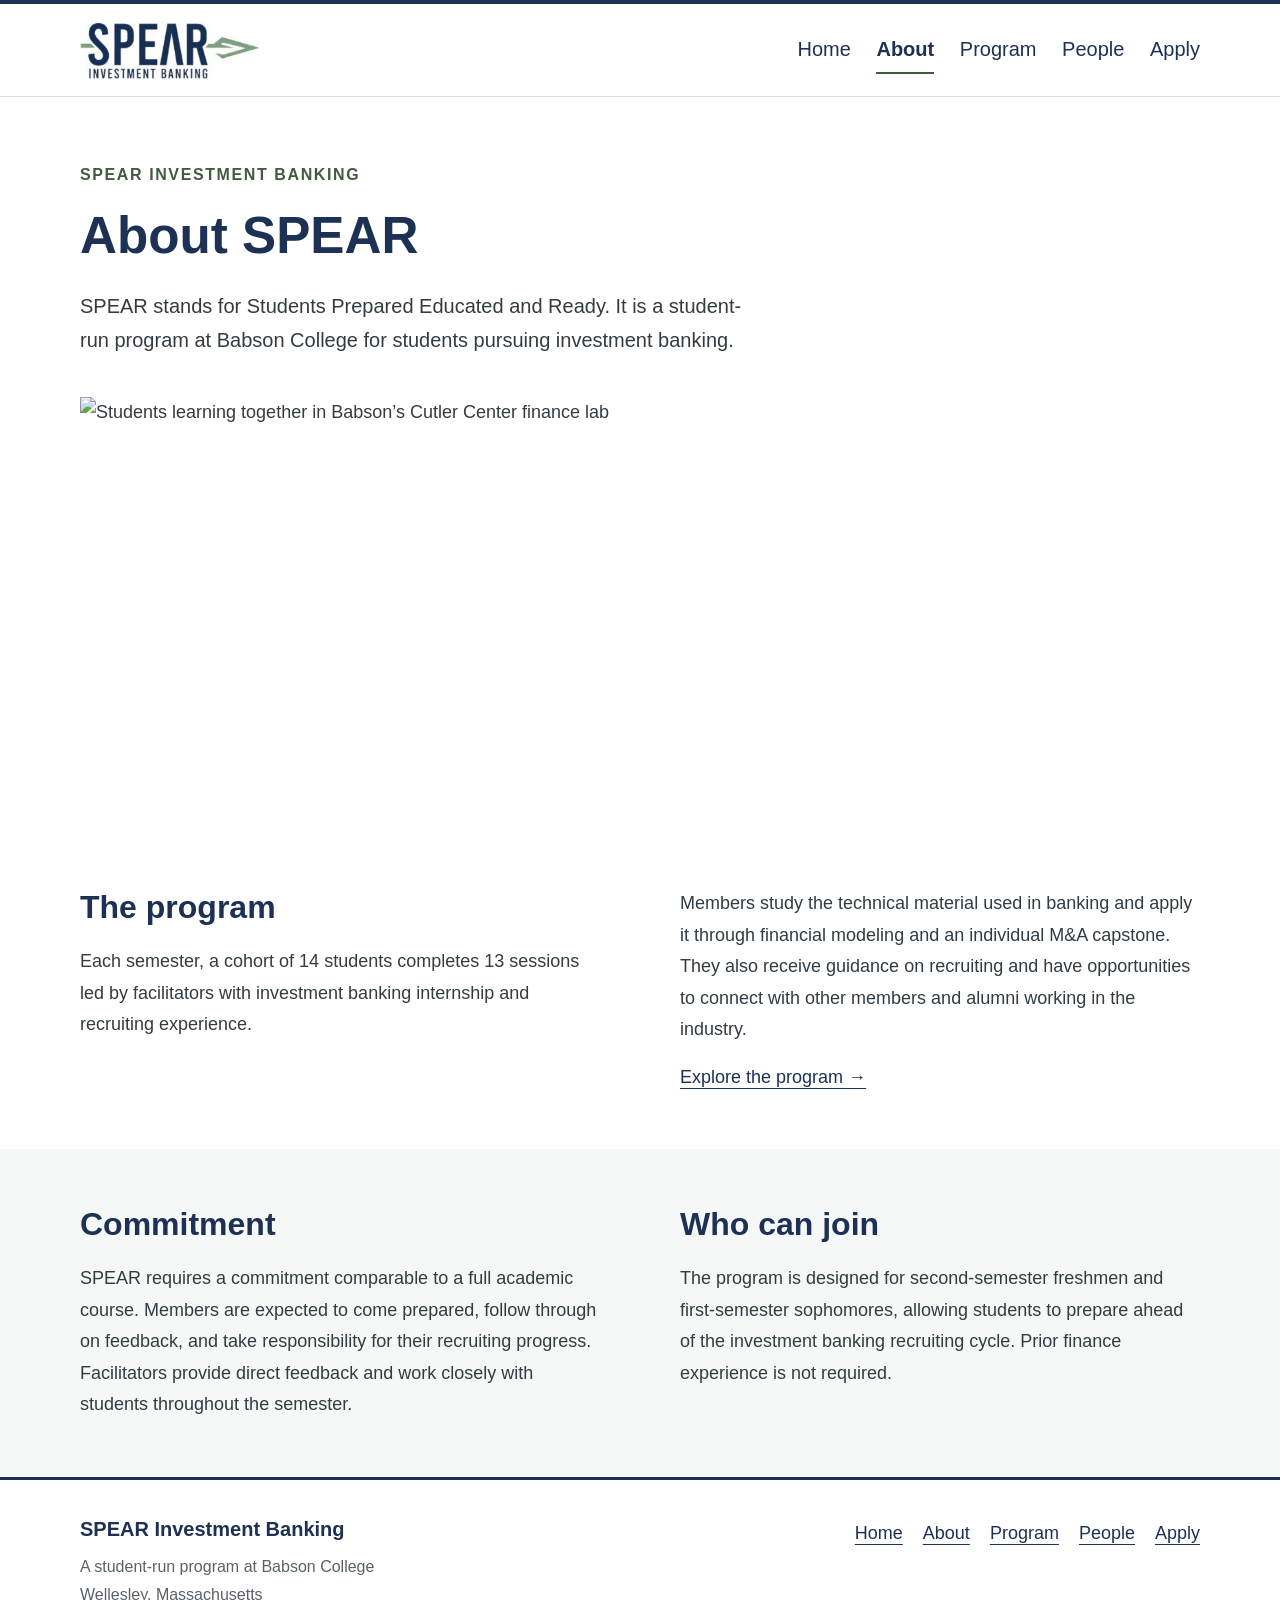
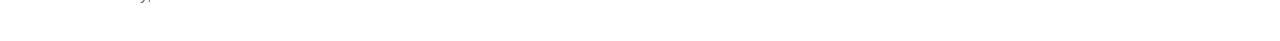
==== about.html @ bd2614a1 "Apply approved About and Program copy" ====
<!doctype html>
<html lang="en">
<head>
<meta charset="utf-8">
<meta name="viewport" content="width=device-width, initial-scale=1">
<title>About | SPEAR Investment Banking</title>
<meta name="description" content="About SPEAR Investment Banking, a student-run program at Babson College.">
<link rel="stylesheet" href="styles.css?v=approved-copy-1">
</head>
<body>
<a class="skip-link" href="#main">Skip to content</a>
<header class="site-header"><div class="wrap header-inner">
<a class="logo" href="index.html" aria-label="SPEAR home"><img src="images/spear-logo.jpeg" alt="SPEAR Investment Banking"></a>
<nav class="nav-links" aria-label="Main navigation"><a href="index.html">Home</a>
<a href="about.html" aria-current="page">About</a>
<a href="program.html">Program</a>
<a href="people.html">People</a>
<a href="apply.html">Apply</a></nav>
</div></header>
<main id="main" class="about-page">
<section class="wrap about-opening"><p class="overline">SPEAR Investment Banking</p><h1>About SPEAR</h1><p class="intro">SPEAR stands for Students Prepared Educated and Ready. It is a student-run program at Babson College for students pursuing investment banking.</p></section>
<figure class="about-photo wrap"><img src="https://www.babson.edu/media/babson/assets/cutler-center/Cutler-About-Hero.png" width="1920" height="748" alt="Students learning together in Babson’s Cutler Center finance lab"></figure>
<section class="wrap about-story section"><div><h2>The program</h2><p>Each semester, a cohort of 14 students completes 13 sessions led by facilitators with investment banking internship and recruiting experience.</p></div><div><p>Members study the technical material used in banking and apply it through financial modeling and an individual M&amp;A capstone. They also receive guidance on recruiting and have opportunities to connect with other members and alumni working in the industry.</p><a class="text-link" href="program.html">Explore the program →</a></div></section>
<section class="about-principles"><div class="wrap about-story"><div><h2>Commitment</h2><p>SPEAR requires a commitment comparable to a full academic course. Members are expected to come prepared, follow through on feedback, and take responsibility for their recruiting progress. Facilitators provide direct feedback and work closely with students throughout the semester.</p></div><div><h2>Who can join</h2><p>The program is designed for second-semester freshmen and first-semester sophomores, allowing students to prepare ahead of the investment banking recruiting cycle. Prior finance experience is not required.</p></div></div></section></main>
<footer class="site-footer"><div class="wrap footer-inner">
<div><p class="footer-title">SPEAR Investment Banking</p><p>A student-run program at Babson College<br>Wellesley, Massachusetts</p></div>
<nav aria-label="Footer navigation"><a href="index.html">Home</a>
<a href="about.html" aria-current="page">About</a>
<a href="program.html">Program</a>
<a href="people.html">People</a>
<a href="apply.html">Apply</a></nav>
</div></footer>
</body>
</html>
---- styles.css ----
/* Shared colors and type: restrained institutional styling across all pages. */
:root {
  --navy: #1d3155;
  --green: #80a27b;
  --green-ink: #405c3d;
  --text: #333c43;
  --muted: #59626a;
  --line: #dce0e2;
  --white: #ffffff;
  --surface: #f6f7f7;
  --sans: Calibri, Arial, Helvetica, sans-serif;
}
* { box-sizing: border-box; }
html { scroll-behavior: smooth; scroll-padding-top: 7rem; }
body { margin: 0; background: var(--white); color: var(--text); font: 1.125rem/1.75 var(--sans); }
a { color: var(--navy); text-underline-offset: .25em; }
a:hover { color: var(--green-ink); }
a:focus-visible { outline: 2px solid var(--green-ink); outline-offset: 5px; }
h1, h2, h3, p, figure { margin: 0; }
h1, h2, h3 { font-family: var(--sans); font-weight: 700; color: var(--navy); line-height: 1.2; }
h1 { font-size: clamp(2.25rem, 4vw, 3.5rem); }
h2 { font-size: clamp(1.875rem, 2.5vw, 2.25rem); }
h3 { font-size: 1.5rem; }
p + p { margin-top: 1rem; }
img { max-width: 100%; display: block; }
.wrap { width: min(1120px, 88%); margin-inline: auto; }
.site-header { position: sticky; top: 0; z-index: 10; background: var(--white); border-top: 4px solid var(--navy); border-bottom: 1px solid var(--line); }
.header-inner { min-height: 92px; display: flex; justify-content: space-between; align-items: center; gap: 2rem; padding-block: 1rem; }
.logo { width: 180px; flex-shrink: 0; }
.nav-links { display: flex; flex-wrap: wrap; gap: 1.6rem; align-items: center; }
.nav-links a { display: inline-flex; align-items: center; min-height: 48px; font-size: 1.25rem; text-decoration: none; border-bottom: 2px solid transparent; }
.nav-links a:hover, .nav-links a[aria-current="page"] { border-bottom-color: var(--green-ink); }
.nav-links a[aria-current="page"] { font-weight: 700; }
.skip-link { position: fixed; top: -10rem; left: 1rem; padding: .75rem 1rem; background: var(--white); z-index: 20; }
.skip-link:focus { top: 1rem; }
.overline { font-size: 1rem; font-weight: 600; letter-spacing: .1em; text-transform: uppercase; color: var(--green-ink); margin-bottom: 1rem; }
.intro { font-size: 1.25rem; line-height: 1.7; margin-top: 1.4rem; max-width: 62ch; }
.button { display: inline-block; margin-top: 1.6rem; padding: .65rem 1.5rem; background: var(--navy); color: var(--white); font-size: 1.125rem; font-weight: 600; line-height: 1.5; min-height: 48px; text-decoration: none; border: 1px solid var(--navy); }
.button:hover { color: var(--white); background: var(--green-ink); border-color: var(--green-ink); }
.section { padding-block: 3.5rem; }
.section h2 { margin-bottom: 1.25rem; }
.overview { display: grid; grid-template-columns: minmax(0, 1.4fr) minmax(0, 1fr); gap: 5rem; border-top: 1px solid var(--line); }
.overview p { max-width: 62ch; }
.text-link { display: inline-block; margin-top: 1rem; font-size: 1.125rem; }
.program-facts { margin: 0; align-self: center; border-top: 2px solid var(--green); }
.program-facts > div { display: grid; grid-template-columns: 5rem 1fr; gap: 1.5rem; border-bottom: 1px solid var(--line); padding-block: 1rem; font-size: 1.125rem; }
.program-facts dt { font-weight: 700; color: var(--navy); }
.program-facts dd { margin: 0; }
.placement-section { background: var(--surface); border-block: 1px solid var(--line); }
.placement-description { color: var(--muted); }
.recruitment-summary p { max-width: 65ch; }
.page-heading { padding-block: 3.5rem 2.8rem; border-bottom: 1px solid var(--line); }
.page-content { padding-block: .5rem 3rem; }
.text-section { display: grid; grid-template-columns: minmax(0, 1fr) minmax(0, 2fr); gap: 4rem; padding-block: 2.5rem; border-bottom: 1px solid var(--line); }
.text-section:last-child { border-bottom: 0; }
.text-section p { max-width: 66ch; }
.program-summary { padding-block: 1.5rem .5rem; color: var(--muted); font-size: 1.125rem; }
.topic-list { columns: 2; column-gap: 2rem; margin: 1rem 0 0; padding-left: 1.2rem; }
.topic-list li { padding-block: .35rem; break-inside: avoid; }
.availability { color: var(--muted); }
.site-footer { background: var(--white); border-top: 3px solid var(--navy); padding-block: 2rem; }
.footer-inner { display: flex; justify-content: space-between; gap: 2rem; }
.footer-title { font-family: var(--sans); color: var(--navy); font-size: 1.25rem; font-weight: 600; }
.site-footer p:not(.footer-title) { font-size: 1rem; color: var(--muted); margin-top: .4rem; }
.site-footer nav { display: flex; gap: .5rem 1.25rem; flex-wrap: wrap; align-content: start; }
.site-footer nav a { display: inline-flex; align-items: center; min-height: 44px; font-size: 1.125rem; }
@media (max-width: 900px) {
  .header-inner { flex-direction: column; gap: .5rem; }
  .logo { width: 165px; }
  .nav-links { justify-content: center; gap: .25rem 1.5rem; }
  .overview { gap: 2.5rem; }
  .text-section { gap: 2rem; grid-template-columns: minmax(0, 1fr) minmax(0, 1.8fr); }
  .footer-inner { flex-direction: column; }
  html { scroll-padding-top: 10rem; }
}
@media (max-width: 640px) {
  .site-header { position: relative; }
  html { scroll-padding-top: 1rem; }
  .wrap { width: 88%; }
  .overview, .text-section { grid-template-columns: minmax(0, 1fr); gap: 1.5rem; }
      .section { padding-block: 2.5rem; }
  .page-heading { padding-block: 2.5rem 2rem; }
  .text-section { padding-block: 2rem; }
  .topic-list { columns: 1; }
}
@media (prefers-reduced-motion: reduce) { html { scroll-behavior: auto; } }

/* The supplied Cutler photo fills the hero; shading is vertical, not a white fade. */
.home-hero { position: relative; isolation: isolate; overflow: hidden; background: var(--navy); min-height: clamp(540px, 48vw, 650px); display: flex; align-items: flex-end; }
.hero-backdrop { position: absolute; inset: 0; width: 100%; height: 100%; object-fit: cover; object-position: center 40%; z-index: -2; }
.hero-shade { position: absolute; inset: 0; background: linear-gradient(180deg, rgba(12,24,39,.08) 20%, rgba(12,24,39,.38) 48%, rgba(12,24,39,.9) 100%); z-index: -1; }
.hero-content { padding-block: 3rem; color: var(--white); }
.hero-content .overline { color: var(--white); margin-bottom: .7rem; }
.hero-content h1 { color: var(--white); font-size: clamp(2.25rem, 4vw, 3.25rem); max-width: 24ch; }
.hero-description { max-width: 58ch; margin-top: 1rem; font-size: 1.25rem; color: var(--white); }
.hero-content .button { border-color: var(--white); background: var(--white); color: var(--navy); }
.hero-content .button:hover { background: var(--green); border-color: var(--green); }
.hero-content a:focus-visible { outline-color: var(--white); }
.team-heading { margin-bottom: 2.5rem; }
.team-heading p { color: var(--muted); margin-top: .8rem; }
.facilitator-grid { display: grid; grid-template-columns: repeat(3, minmax(0, 1fr)); gap: 2.5rem; }
.facilitator { border-top: 3px solid var(--green); padding-top: 1.5rem; }
.facilitator h3 { font-size: 1.75rem; }
.class-year { color: var(--muted); font-size: 1rem; margin-bottom: .6rem; }
.facilitator .role { color: var(--green-ink); font-size: 1.125rem; font-weight: 700; margin-top: .5rem; }
.facilitator > p:not(.class-year):not(.role) { margin-top: 1.1rem; }
.profile-links { display: flex; flex-wrap: wrap; gap: .7rem 1.2rem; margin-top: 1.3rem; font-size: 1.125rem; }
@media (max-width: 960px) {
  .facilitator-grid { grid-template-columns: 1fr; gap: 2rem; }
  .facilitator { max-width: 65ch; }
}
@media (max-width: 640px) {
  .home-hero { min-height: 570px; }
  .hero-content { padding-block: 2rem; }
  .hero-backdrop { object-position: 52% center; }
  .hero-shade { background: linear-gradient(180deg, rgba(12,24,39,.1) 10%, rgba(12,24,39,.55) 40%, rgba(12,24,39,.94) 100%); }
  .hero-description { max-width: 100%; font-size: 1.125rem; }
}

/* Two continuous rows with feathered edges and a static reduced-motion layout. */
.logo-carousel { position: relative; margin-top: 1.5rem; }
.logo-controls { position: absolute; z-index: 2; right: 0; top: -2rem; }
.logo-toggle:not(:focus-visible) { position: absolute; width: 1px; height: 1px; padding: 0; margin: -1px; overflow: hidden; clip-path: inset(50%); white-space: nowrap; }
.logo-toggle { border: 1px solid var(--line); padding: .4rem .9rem; min-height: 44px; background: var(--white); color: var(--navy); font: 1rem var(--sans); cursor: pointer; }
.logo-toggle:hover { border-color: var(--navy); }
.logo-toggle:focus-visible, .logo-viewport:focus-visible { outline: 2px solid var(--green-ink); outline-offset: 4px; }
.logo-carousel [hidden] { display: none !important; }
.logo-viewport { background: transparent; }
.logo-row { overflow-x: auto; }
.logo-carousel.is-enhanced .logo-row {
  overflow: hidden;
  mask-image: linear-gradient(to right, transparent, #000 72px, #000 calc(100% - 72px), transparent);
  -webkit-mask-image: linear-gradient(to right, transparent, #000 72px, #000 calc(100% - 72px), transparent);
}
.logo-row + .logo-row { margin-top: .5rem; }
.logo-track { display: flex; width: max-content; }
.logo-group { display: flex; align-items: center; flex: 0 0 auto; gap: 2rem; list-style: none; margin: 0; padding: .75rem 2rem .75rem 0; }
.logo-group li { width: 190px; height: 84px; flex: 0 0 auto; display: flex; align-items: center; justify-content: center; padding: .5rem; }
.logo-group img { width: var(--logo-width, 165px); height: var(--logo-height, 50px); object-fit: contain; object-position: center; transform: translateY(var(--logo-offset-y, 0px)); mix-blend-mode: multiply; }
.logo-group img[src*="pjt."] { filter: brightness(0); --logo-width: 90px; }
.logo-group img[src*="william-blair"] { filter: brightness(0); --logo-width: 165px; }
.logo-group img[src*="wells-fargo"] { --logo-width: 68px; --logo-height: 68px; mix-blend-mode: normal; }
.logo-group img[src*="goldman-sachs"] { --logo-width: 92px; --logo-height: 64px; }
.logo-group img[src*="deutsche-bank"] { --logo-width: 180px; --logo-height: 50px; }
.logo-group img[src*="rbc."] { --logo-width: 145px; --logo-height: 64px; }
.logo-group img[src*="stifel"] { --logo-width: 130px; }
.logo-group img[src*="bmo."] { --logo-width: 130px; }
.logo-group img[src*="jefferies"] { --logo-width: 140px; }
.logo-fallback { color: var(--navy); font-weight: 700; text-align: center; }
.logo-carousel.is-enhanced .logo-viewport { overflow-x: hidden; }
.logo-carousel.is-enhanced .logo-track { animation: logos-scroll 55s linear infinite; }
.logo-carousel.is-enhanced .logo-row:nth-child(2) .logo-track { animation-direction: reverse; }
.logo-carousel:hover .logo-track,
.logo-carousel:focus-within .logo-track,
.logo-carousel[data-paused="true"] .logo-track { animation-play-state: paused; }
@keyframes logos-scroll { to { transform: translateX(-50%); } }
@media (prefers-reduced-motion: reduce) {
  .logo-carousel.is-enhanced .logo-track { animation: none; transform: none; }
  .logo-carousel.is-enhanced .logo-row { overflow: visible; mask-image: none; -webkit-mask-image: none; }
  .logo-track { width: 100%; }
  .logo-group { width: 100%; flex-wrap: wrap; justify-content: center; gap: 1rem; padding: 1rem 0; }
  .logo-group[aria-hidden="true"], .logo-controls { display: none; }
}

.logo-group img[src*="moelis"] { --logo-width: 135px; --logo-height: 40px; }
.logo-group img[src*="bank-of-america"] { --logo-width: 185px; }
.logo-group img[src*="goldman-sachs"] { --logo-width: 105px; }

.logo-group img[src*="Cantor_logo"] { --logo-width: 130px; }
@media (max-width: 640px) { .logo-carousel.is-enhanced .logo-row { mask-image: linear-gradient(to right, transparent, #000 32px, #000 calc(100% - 32px), transparent); -webkit-mask-image: linear-gradient(to right, transparent, #000 32px, #000 calc(100% - 32px), transparent); } }
@media (max-width: 640px) and (prefers-reduced-motion: reduce) { .logo-carousel.is-enhanced .logo-row { mask-image: none; -webkit-mask-image: none; } }

/* Keep larger text comfortable in narrow layouts. */
.text-section > div, .facilitator { min-width: 0; }
.profile-links a { display: inline-flex; align-items: center; min-height: 44px; }
@media (max-width: 640px) {
  .nav-links { column-gap: 1.25rem; }
  .nav-links a { font-size: 1.125rem; }
  .program-facts > div { grid-template-columns: 5rem minmax(0, 1fr); gap: 1rem; }
}

/* Optical centering: long descenders make these wordmarks appear above center. */
.logo-group img[src*="jpmorgan"] { --logo-offset-y: 4px; }
.logo-group img[src*="morgan-stanley"] { --logo-offset-y: 2px; }

/* Interior pages: individual compositions, shared typography and palette. */
.about-opening { padding-block: 4rem 2.5rem; }
.about-opening h1 { max-width: 22ch; }
.about-photo img { width: 100%; height: clamp(260px, 34vw, 440px); object-fit: cover; object-position: center 43%; }
.about-story { display: grid; grid-template-columns: 1fr 1fr; gap: 5rem; }
.about-principles { padding-block: 3.5rem; background: var(--surface); }
.principle-grid { display: grid; grid-template-columns: repeat(3,1fr); gap: 3rem; }
.principle-grid article { border-top: 2px solid var(--green); padding-top: 1.5rem; }
.principle-grid h2 { font-size: 1.65rem; margin-bottom: 1rem; }
.program-opening { background: var(--navy); padding-block: 3.5rem; color: var(--white); }
.program-opening h1, .program-opening .overline { color: var(--white); }
.program-opening h1 { font-size: clamp(2.25rem,3.6vw,3.25rem); }
.program-opening-grid { display: grid; grid-template-columns: 1.1fr 1fr; align-items: center; gap: 3rem; }
.program-opening figure { align-self: stretch; min-height: 380px; }
.program-opening img { width: 100%; height: 100%; object-fit: cover; object-position: 42% center; }
.course-stats { display: flex; gap: 3rem; margin: 2rem 0 0; }
.course-stats dt { font-size: 2.75rem; line-height: 1.2; }
.course-stats dd { margin: .25rem 0 0; font-size: 1rem; }
.curriculum-layout { display: grid; grid-template-columns: .9fr 1.4fr; gap: 4rem; }
.curriculum-intro p:last-child { margin-top: 1.5rem; max-width: 28ch; }
.curriculum-list details { border-bottom: 1px solid var(--line); }
.curriculum-list details:first-child { border-top: 1px solid var(--line); }
.curriculum-list summary { cursor: pointer; padding: 1.4rem 0; font-size: 1.4rem; font-weight: 600; color: var(--navy); }
.curriculum-list summary span { font-size: 1rem; color: var(--green-ink); margin-inline: .35rem .7rem; }
.curriculum-list details > div { padding: 0 0 1.5rem 1.7rem; }
.curriculum-list ul { padding-left: 1.25rem; margin-bottom: 0; }
.curriculum-list summary:focus-visible { outline: 2px solid var(--green-ink); outline-offset: 4px; }
.session-band { background: var(--surface); padding-block: 3rem; }
.session-band ol { display: grid; grid-template-columns: repeat(4,1fr); gap: 2rem; margin: 2rem 0 0; padding-left: 1.4rem; }
.session-band li { padding-left: .35rem; }
.people-opening { display: flex; align-items: flex-end; justify-content: space-between; gap: 3rem; padding-block: 4rem 3rem; }
.people-opening .intro { max-width: 34ch; margin: 0 0 .3rem; }
.people-banner { height: 240px; overflow: hidden; }
.people-banner img { width: 100%; height: 100%; object-fit: cover; object-position: center 37%; }
.directory-heading { display: flex; justify-content: space-between; gap: 3rem; align-items: baseline; margin-bottom: 2rem; }
.directory-heading p { max-width: 33ch; color: var(--muted); }
.directory-person { display: grid; grid-template-columns: 1fr 1.55fr; gap: 4rem; border-top: 1px solid var(--line); padding-block: 2.5rem; }
.directory-person:first-of-type { border-top: 3px solid var(--green); }
.person-name h3 { font-size: 1.85rem; }
.person-name .role { color: var(--green-ink); font-size: 1rem; margin-top: .5rem; }
.person-story { max-width: 62ch; }
.apply-layout { display: grid; grid-template-columns: .85fr 1.2fr; gap: 5rem; padding-block: 4rem; align-items: start; }
.apply-visual { background: var(--navy); color: var(--white); }
.apply-visual img { width: 100%; height: 270px; object-fit: cover; object-position: 40% center; }
.apply-visual > div { padding: 2.5rem; }
.apply-visual h2, .apply-visual .overline { color: var(--white); }
.apply-visual h2 { font-size: 2.4rem; margin-bottom: 1.5rem; }
.application-status { background: var(--surface); border-left: 3px solid var(--green); padding: 2rem; margin-block: 2rem; }
.status-label { font-size: 1rem; color: var(--green-ink); margin-bottom: .75rem; }
.application-status h2 { font-size: 1.8rem; margin-bottom: 1rem; }
.application-prepare h2 { font-size: 1.65rem; margin-bottom: 1rem; }
.application-link { display: flex; justify-content: space-between; gap: 1rem; border-bottom: 1px solid var(--line); text-decoration: none; padding-block: 1rem; }
.application-link:first-of-type { margin-top: .75rem; }
@media (max-width: 900px) {
 .about-story, .curriculum-layout, .apply-layout { gap: 2.5rem; }
 .program-opening-grid { grid-template-columns: 1fr; }
 .program-opening figure { min-height: 0; height: 320px; }
 .people-opening, .directory-heading { flex-direction: column; align-items: flex-start; gap: 1.5rem; }
 .people-opening .intro, .directory-heading p { max-width: 55ch; }
 .principle-grid { gap: 1.5rem; }
 .directory-person { gap: 2rem; grid-template-columns: 1fr 1.4fr; }
 .apply-layout { grid-template-columns: .8fr 1.2fr; }
 .apply-visual > div { padding: 1.5rem; }
}
@media (max-width: 640px) {
 .about-opening, .people-opening { padding-block: 2.5rem 2rem; }
 .about-story, .principle-grid, .curriculum-layout, .directory-person, .apply-layout { grid-template-columns: 1fr; }
 .about-story, .directory-person { gap: 1.5rem; }
 .program-opening { padding-block: 2.5rem; }
 .program-opening figure { height: 250px; }
 .session-band ol { grid-template-columns: 1fr 1fr; }
 .people-banner { height: 200px; }
 .apply-layout { padding-block: 2.5rem; }
 .apply-content { grid-row: 1; }
 .apply-visual img { height: 200px; }
 .application-status { padding: 1.5rem; }
 .curriculum-list summary { font-size: 1.25rem; }
}

.linkedin-link { display: inline-flex; align-items: center; justify-content: center; width: 44px; height: 44px; margin-top: .75rem; color: #0a66c2; }
.linkedin-link svg { width: 28px; height: 28px; }
.linkedin-link:hover { color: var(--navy); }
.people-page .team-directory { padding-top: 1rem; }

/* Facilitator portraits supplied by the site owner. */
.people-page .directory-person { grid-template-columns: 180px minmax(0, 1fr) minmax(0, 1.35fr); align-items: center; gap: 2rem; }
.person-portrait { width: 180px; aspect-ratio: 1; overflow: hidden; background: var(--surface); }
.person-portrait img { width: 100%; height: 100%; object-fit: cover; object-position: center; }
.person-portrait .portrait-trim { transform: scale(1.08); }
@media (max-width: 960px) {
 .people-page .directory-person { grid-template-columns: 160px minmax(0, 1fr); align-items: start; }
 .person-portrait { width: 160px; grid-row: span 2; }
 .person-story { grid-column: 2; }
}
@media (max-width: 640px) {
 .people-page .directory-person { grid-template-columns: 120px minmax(0, 1fr); gap: 1.25rem; }
 .person-portrait { width: 120px; grid-row: auto; }
 .person-name h3 { font-size: 1.5rem; }
 .person-story { grid-column: 1 / -1; }
}

.about-story h2 { margin-bottom: 1.25rem; }
.eligibility-copy { max-width: 70ch; margin-top: 1.5rem; }
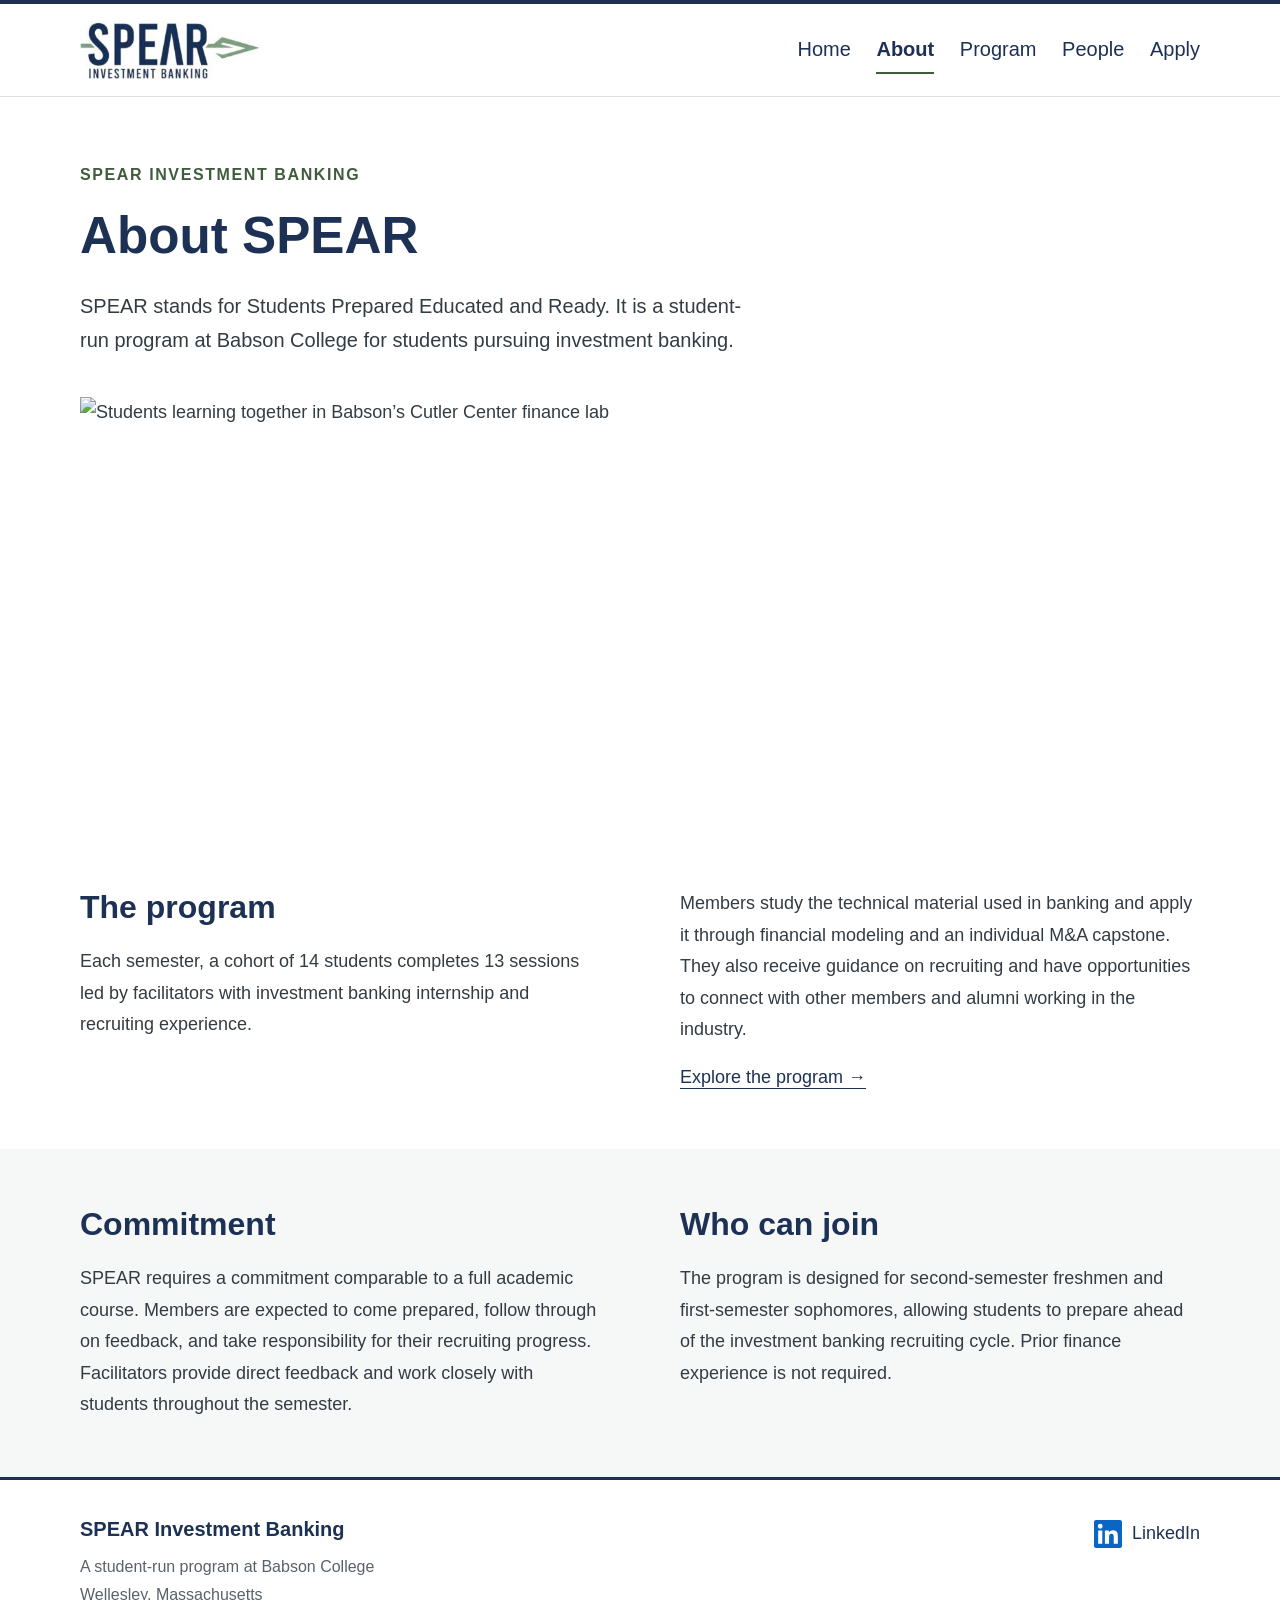
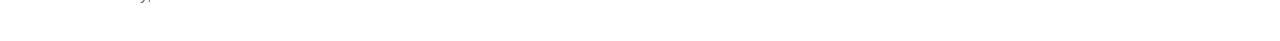
==== commit 10e7cb01: "Simplify program and facilitator labels and add SPEAR LinkedIn footer" ====
--- a/about.html
+++ b/about.html
@@ -5,7 +5,7 @@
 <meta name="viewport" content="width=device-width, initial-scale=1">
 <title>About | SPEAR Investment Banking</title>
 <meta name="description" content="About SPEAR Investment Banking, a student-run program at Babson College.">
-<link rel="stylesheet" href="styles.css?v=approved-copy-1">
+<link rel="stylesheet" href="styles.css?v=footer-cleanup-1">
 </head>
 <body>
 <a class="skip-link" href="#main">Skip to content</a>
@@ -24,11 +24,7 @@
 <section class="about-principles"><div class="wrap about-story"><div><h2>Commitment</h2><p>SPEAR requires a commitment comparable to a full academic course. Members are expected to come prepared, follow through on feedback, and take responsibility for their recruiting progress. Facilitators provide direct feedback and work closely with students throughout the semester.</p></div><div><h2>Who can join</h2><p>The program is designed for second-semester freshmen and first-semester sophomores, allowing students to prepare ahead of the investment banking recruiting cycle. Prior finance experience is not required.</p></div></div></section></main>
 <footer class="site-footer"><div class="wrap footer-inner">
 <div><p class="footer-title">SPEAR Investment Banking</p><p>A student-run program at Babson College<br>Wellesley, Massachusetts</p></div>
-<nav aria-label="Footer navigation"><a href="index.html">Home</a>
-<a href="about.html" aria-current="page">About</a>
-<a href="program.html">Program</a>
-<a href="people.html">People</a>
-<a href="apply.html">Apply</a></nav>
+<a class="footer-linkedin" href="https://www.linkedin.com/company/spear-ib/" aria-label="SPEAR Investment Banking on LinkedIn"><svg viewBox="0 0 24 24" aria-hidden="true" focusable="false"><path fill="currentColor" d="M20.447 20.452h-3.554v-5.569c0-1.328-.027-3.037-1.852-3.037-1.853 0-2.136 1.445-2.136 2.939v5.667H9.351V9h3.414v1.561h.049c.476-.9 1.637-1.85 3.37-1.85 3.601 0 4.267 2.37 4.267 5.455v6.286zM5.337 7.433a2.062 2.062 0 1 1 0-4.124 2.062 2.062 0 0 1 0 4.124zM7.119 20.452H3.555V9h3.564v11.452zM22.225 0H1.771C.792 0 0 .774 0 1.729v20.542C0 23.227.792 24 1.771 24h20.451C23.2 24 24 23.227 24 22.271V1.729C24 .774 23.2 0 22.222 0z"/></svg><span>LinkedIn</span></a>
 </div></footer>
 </body>
 </html>
--- a/styles.css
+++ b/styles.css
@@ -286,3 +286,82 @@
 
 .about-story h2 { margin-bottom: 1.25rem; }
 .eligibility-copy { max-width: 70ch; margin-top: 1.5rem; }
+
+/* Open program overview: all four topics remain visible. */
+.program-outline-heading { margin-bottom: 2.5rem; max-width: 65ch; }
+.program-outline-heading h2 { margin-bottom: .75rem; }
+.program-topics { display: grid; grid-template-columns: repeat(2, minmax(0, 1fr)); gap: 3rem 4rem; list-style: none; margin: 0; padding: 0; }
+.program-topics > li { border-top: 2px solid var(--green); padding-top: 1.5rem; }
+.topic-number { display: block; color: var(--green-ink); font-size: 1rem; margin-bottom: .75rem; }
+.program-topics h3 { font-size: 1.75rem; margin-bottom: 1.25rem; }
+.program-topics p { max-width: 60ch; }
+@media (max-width: 760px) {
+ .program-topics { grid-template-columns: 1fr; gap: 2.5rem; }
+}
+
+/* Program editorial sequence and portrait-led team directory. */
+.program-title-band { background: #e9efea; padding-block: 4rem; border-bottom: 1px solid #cedbcf; }
+.program-title-grid { display: grid; grid-template-columns: 1.6fr 1fr; gap: 5rem; align-items: end; }
+.program-title-band .intro { max-width: 52ch; }
+.program-at-a-glance { display: flex; gap: 3rem; margin: 0; padding-bottom: .5rem; }
+.program-at-a-glance dt { font-size: 3.5rem; line-height: 1.1; color: var(--green-ink); }
+.program-at-a-glance dd { margin: .5rem 0 0; font-size: 1rem; color: var(--navy); }
+.program-chapter { padding-block: 4.5rem; }
+.program-chapter:nth-child(2) { background: #f0f3f7; }
+.chapter-inner { display: grid; grid-template-columns: minmax(0,1fr) minmax(0,1fr); gap: 5rem; align-items: center; }
+.chapter-photo { position: relative; }
+.chapter-photo img { width: 100%; height: 390px; object-fit: cover; object-position: center; }
+.chapter-photo figcaption { background: var(--navy); color: white; font-size: 1rem; padding: .8rem 1.2rem; border-left: 5px solid var(--green); }
+.program-chapter:nth-child(2) .chapter-photo { grid-column: 2; grid-row: 1; }
+.program-chapter:nth-child(2) .chapter-copy { grid-column: 1; grid-row: 1; }
+.program-chapter:nth-child(2) .chapter-photo img { object-position: 55% center; }
+.chapter-number { font-size: .9375rem; letter-spacing: .08em; color: var(--green-ink); margin-bottom: 1rem; font-weight: 600; }
+.chapter-copy h2 { font-size: clamp(1.875rem,2.8vw,2.5rem); margin-bottom: 1.5rem; }
+.chapter-copy p:not(.chapter-number) { max-width: 57ch; }
+.program-expectations { background: var(--navy); color: white; padding-block: 3.5rem; }
+.expectations-inner { display: grid; grid-template-columns: 1fr 1.4fr; gap: 5rem; }
+.program-expectations h2, .program-expectations .overline { color: white; }
+.team-title-band { padding-block: 3.5rem 4rem; background: var(--navy); color: white; border-bottom: 7px solid var(--green); }
+.team-title-band h1 { color: white; }
+.team-title-band .overline { color: #c5d8c1; }
+.team-title-band .intro { max-width: 55ch; }
+.people-editorial { background: #f1f4f1; }
+.team-showcase { padding-block: 3rem 4.5rem; }
+.team-showcase-heading { display: flex; align-items: baseline; justify-content: space-between; gap: 2rem; margin-bottom: 2rem; }
+.team-showcase-heading p { color: var(--muted); }
+.team-profile-grid { display: grid; grid-template-columns: repeat(3,minmax(0,1fr)); gap: 2rem; }
+.team-profile { background: white; border-bottom: 4px solid var(--green); min-width: 0; }
+.team-profile .person-portrait { width: 100%; aspect-ratio: 1; grid-row: auto; }
+.team-profile-content { padding: 1.5rem; }
+.team-profile .class-year { font-size: 1rem; }
+.profile-title { display: flex; align-items: start; justify-content: space-between; gap: .4rem; }
+.profile-title h3 { font-size: 1.7rem; }
+.profile-title .linkedin-link { margin: -.3rem -.5rem 0 0; flex-shrink: 0; }
+.profile-position { color: var(--green-ink); font-size: 1rem; margin-top: .5rem; }
+.profile-destination { color: var(--navy); font-size: 1rem; font-weight: 600; margin-block: 1.1rem; padding-block: .8rem; border-block: 1px solid var(--line); }
+.profile-bio { font-size: 1.0625rem; line-height: 1.7; }
+@media (max-width: 1000px) {
+ .chapter-inner, .expectations-inner, .program-title-grid { gap: 2.5rem; }
+ .chapter-photo img { height: 360px; }
+ .team-profile-grid { gap: 1.25rem; }
+ .team-profile-content { padding: 1.15rem; }
+ .profile-title h3 { font-size: 1.5rem; }
+}
+@media (max-width: 760px) {
+ .program-title-grid, .chapter-inner, .expectations-inner { grid-template-columns: 1fr; }
+ .program-chapter:nth-child(2) .chapter-photo, .program-chapter:nth-child(2) .chapter-copy { grid-column: auto; grid-row: auto; }
+ .program-chapter { padding-block: 2.5rem; }
+ .chapter-photo img { height: 300px; }
+ .program-title-band, .team-title-band { padding-block: 2.5rem; }
+ .team-showcase-heading { display: block; }
+ .team-showcase-heading p { margin-top: .75rem; }
+ .team-profile-grid { grid-template-columns: 1fr; gap: 2rem; max-width: 440px; margin-inline: auto; }
+ .team-profile-content { padding: 1.5rem; }
+ .profile-title h3 { font-size: 1.75rem; }
+ .profile-bio { font-size: 1.125rem; }
+}
+
+.profile-position + .profile-bio { margin-top: 1.25rem; }
+.footer-linkedin { display: inline-flex; align-items: center; gap: .65rem; align-self: flex-start; min-height: 44px; font-size: 1.125rem; text-decoration: none; }
+.footer-linkedin svg { width: 28px; height: 28px; color: #0a66c2; }
+.footer-linkedin:hover span { text-decoration: underline; }
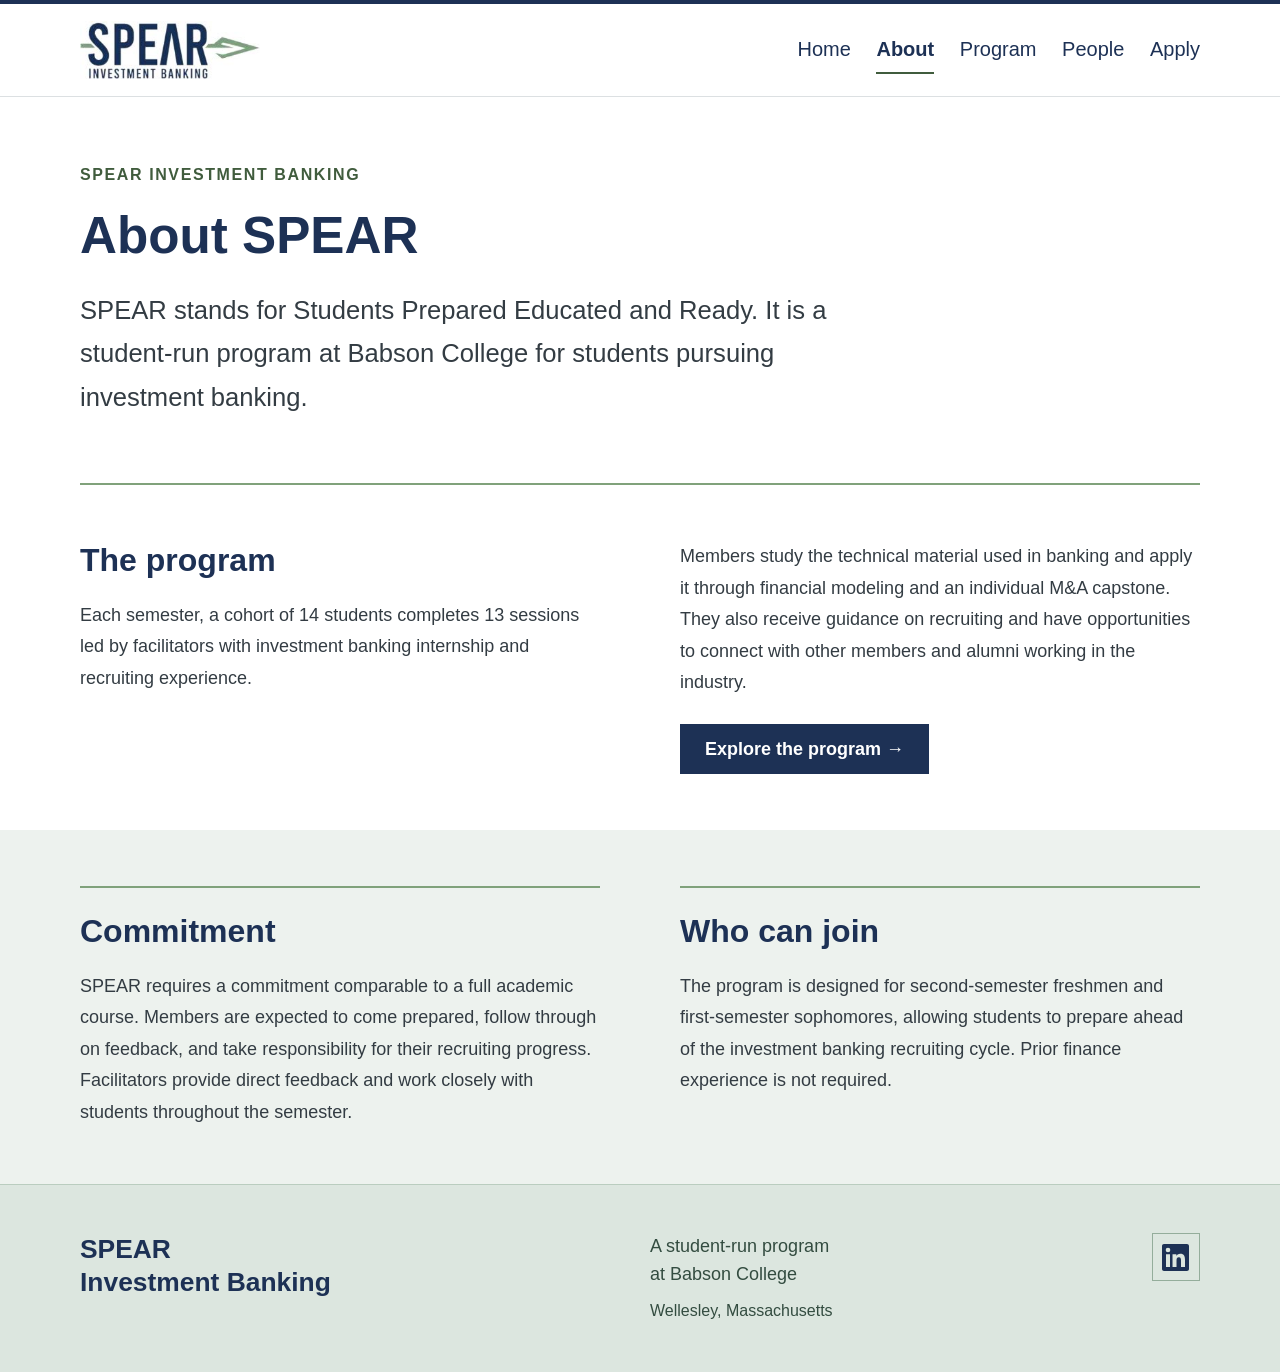
==== commit f713f6e5: "Refine facilitator biographies, footer layout, page imagery and navigation buttons" ====
--- a/about.html
+++ b/about.html
@@ -5,7 +5,7 @@
 <meta name="viewport" content="width=device-width, initial-scale=1">
 <title>About | SPEAR Investment Banking</title>
 <meta name="description" content="About SPEAR Investment Banking, a student-run program at Babson College.">
-<link rel="stylesheet" href="styles.css?v=footer-cleanup-1">
+<link rel="stylesheet" href="styles.css?v=profiles-footer-2">
 </head>
 <body>
 <a class="skip-link" href="#main">Skip to content</a>
@@ -19,12 +19,13 @@
 </div></header>
 <main id="main" class="about-page">
 <section class="wrap about-opening"><p class="overline">SPEAR Investment Banking</p><h1>About SPEAR</h1><p class="intro">SPEAR stands for Students Prepared Educated and Ready. It is a student-run program at Babson College for students pursuing investment banking.</p></section>
-<figure class="about-photo wrap"><img src="https://www.babson.edu/media/babson/assets/cutler-center/Cutler-About-Hero.png" width="1920" height="748" alt="Students learning together in Babson’s Cutler Center finance lab"></figure>
-<section class="wrap about-story section"><div><h2>The program</h2><p>Each semester, a cohort of 14 students completes 13 sessions led by facilitators with investment banking internship and recruiting experience.</p></div><div><p>Members study the technical material used in banking and apply it through financial modeling and an individual M&amp;A capstone. They also receive guidance on recruiting and have opportunities to connect with other members and alumni working in the industry.</p><a class="text-link" href="program.html">Explore the program →</a></div></section>
+
+<section class="wrap about-story section"><div><h2>The program</h2><p>Each semester, a cohort of 14 students completes 13 sessions led by facilitators with investment banking internship and recruiting experience.</p></div><div><p>Members study the technical material used in banking and apply it through financial modeling and an individual M&amp;A capstone. They also receive guidance on recruiting and have opportunities to connect with other members and alumni working in the industry.</p><a class="button" href="program.html">Explore the program →</a></div></section>
 <section class="about-principles"><div class="wrap about-story"><div><h2>Commitment</h2><p>SPEAR requires a commitment comparable to a full academic course. Members are expected to come prepared, follow through on feedback, and take responsibility for their recruiting progress. Facilitators provide direct feedback and work closely with students throughout the semester.</p></div><div><h2>Who can join</h2><p>The program is designed for second-semester freshmen and first-semester sophomores, allowing students to prepare ahead of the investment banking recruiting cycle. Prior finance experience is not required.</p></div></div></section></main>
 <footer class="site-footer"><div class="wrap footer-inner">
-<div><p class="footer-title">SPEAR Investment Banking</p><p>A student-run program at Babson College<br>Wellesley, Massachusetts</p></div>
-<a class="footer-linkedin" href="https://www.linkedin.com/company/spear-ib/" aria-label="SPEAR Investment Banking on LinkedIn"><svg viewBox="0 0 24 24" aria-hidden="true" focusable="false"><path fill="currentColor" d="M20.447 20.452h-3.554v-5.569c0-1.328-.027-3.037-1.852-3.037-1.853 0-2.136 1.445-2.136 2.939v5.667H9.351V9h3.414v1.561h.049c.476-.9 1.637-1.85 3.37-1.85 3.601 0 4.267 2.37 4.267 5.455v6.286zM5.337 7.433a2.062 2.062 0 1 1 0-4.124 2.062 2.062 0 0 1 0 4.124zM7.119 20.452H3.555V9h3.564v11.452zM22.225 0H1.771C.792 0 0 .774 0 1.729v20.542C0 23.227.792 24 1.771 24h20.451C23.2 24 24 23.227 24 22.271V1.729C24 .774 23.2 0 22.222 0z"/></svg><span>LinkedIn</span></a>
+<p class="footer-title">SPEAR<br>Investment Banking</p>
+<div class="footer-details"><p>A student-run program<br>at Babson College</p><p class="footer-location">Wellesley, Massachusetts</p></div>
+<a class="footer-linkedin" href="https://www.linkedin.com/company/spear-ib/" aria-label="SPEAR Investment Banking on LinkedIn"><svg viewBox="0 0 24 24" aria-hidden="true" focusable="false"><path fill="currentColor" d="M20.447 20.452h-3.554v-5.569c0-1.328-.027-3.037-1.852-3.037-1.853 0-2.136 1.445-2.136 2.939v5.667H9.351V9h3.414v1.561h.049c.476-.9 1.637-1.85 3.37-1.85 3.601 0 4.267 2.37 4.267 5.455v6.286zM5.337 7.433a2.062 2.062 0 1 1 0-4.124 2.062 2.062 0 0 1 0 4.124zM7.119 20.452H3.555V9h3.564v11.452zM22.225 0H1.771C.792 0 0 .774 0 1.729v20.542C0 23.227.792 24 1.771 24h20.451C23.2 24 24 23.227 24 22.271V1.729C24 .774 23.2 0 22.222 0z"/></svg></a>
 </div></footer>
 </body>
 </html>
--- a/styles.css
+++ b/styles.css
@@ -365,3 +365,38 @@
 .footer-linkedin { display: inline-flex; align-items: center; gap: .65rem; align-self: flex-start; min-height: 44px; font-size: 1.125rem; text-decoration: none; }
 .footer-linkedin svg { width: 28px; height: 28px; color: #0a66c2; }
 .footer-linkedin:hover span { text-decoration: underline; }
+
+/* Profile biographies, distinct page imagery, and a shared institutional footer. */
+.team-profile { display: flex; flex-direction: column; }
+.team-profile-content { flex: 1; display: flex; flex-direction: column; }
+.profile-bio { flex: 1; display: flex; flex-direction: column; }
+.profile-bio .profile-experience { margin-top: auto; padding-top: 1.5rem; }
+.profile-bio > p:first-child { margin-bottom: 1.5rem; }
+.about-opening { padding-block: 4rem; border-bottom: 2px solid var(--green); }
+.about-opening .intro { max-width: 56ch; font-size: clamp(1.35rem, 2vw, 1.65rem); }
+.about-principles { background: #edf2ee; }
+.about-principles .about-story > div { border-top: 2px solid var(--green); padding-top: 1.5rem; }
+.apply-visual { border-top: 6px solid var(--green); }
+.apply-visual > div { padding-block: 3rem; }
+.application-link { border: 1px solid var(--navy); padding: .8rem 1.25rem; margin-top: 1rem; font-weight: 600; min-height: 48px; }
+.application-link:hover { background: var(--navy); color: white; }
+.program-expectations { width: min(1120px, 88%); margin: 0 auto 4rem; padding: 3.5rem; border-left: 6px solid var(--green); }
+.program-expectations .wrap { width: 100%; }
+.expectations-inner { gap: 3rem; }
+.site-footer { background: #dce6df; border-top: 1px solid #bacdbf; padding-block: 3rem; }
+.footer-inner { display: grid; grid-template-columns: 1.15fr 1fr auto; align-items: start; gap: 3rem; }
+.footer-title { font-size: 1.65rem; font-weight: 700; line-height: 1.25; }
+.site-footer .footer-details p { font-size: 1.125rem; color: #334c40; margin: 0; line-height: 1.55; }
+.site-footer .footer-details .footer-location { margin-top: .65rem; font-size: 1rem; }
+.footer-linkedin { width: 48px; height: 48px; justify-content: center; align-self: start; border: 1px solid #94ad9b; }
+.footer-linkedin svg { width: 27px; height: 27px; color: var(--navy); }
+.footer-linkedin:hover { background: var(--navy); border-color: var(--navy); }
+.footer-linkedin:hover svg { color: white; }
+@media (max-width: 760px) {
+ .program-expectations { padding: 2rem; margin-bottom: 2.5rem; }
+ .footer-inner { grid-template-columns: minmax(0, 1fr) auto; gap: 1.5rem; }
+ .footer-details { grid-column: 1; grid-row: 2; }
+ .footer-linkedin { grid-column: 2; grid-row: 1; }
+ .footer-title { font-size: 1.5rem; }
+ .about-opening { padding-block: 2.5rem; }
+}
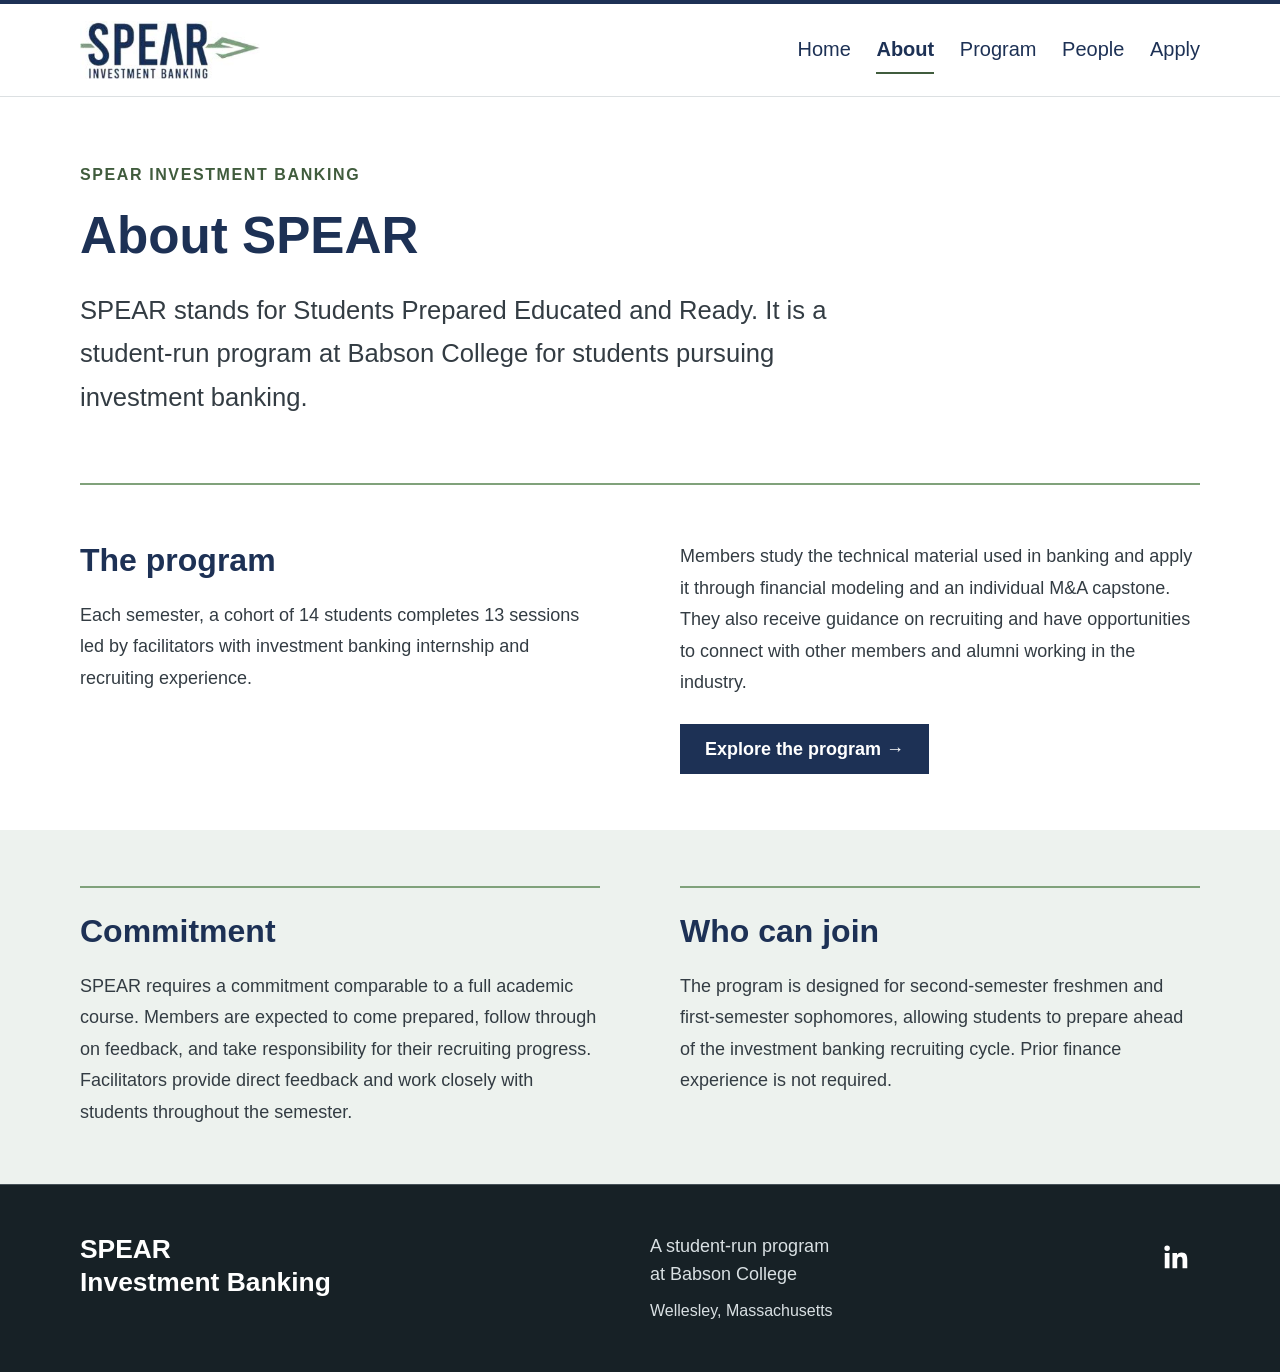
==== commit ef886e2e: "Use dark minimal footer and relevant program graphics; restore full-width expectations" ====
--- a/about.html
+++ b/about.html
@@ -5,7 +5,7 @@
 <meta name="viewport" content="width=device-width, initial-scale=1">
 <title>About | SPEAR Investment Banking</title>
 <meta name="description" content="About SPEAR Investment Banking, a student-run program at Babson College.">
-<link rel="stylesheet" href="styles.css?v=profiles-footer-2">
+<link rel="stylesheet" href="styles.css?v=program-footer-3">
 </head>
 <body>
 <a class="skip-link" href="#main">Skip to content</a>
@@ -25,7 +25,7 @@
 <footer class="site-footer"><div class="wrap footer-inner">
 <p class="footer-title">SPEAR<br>Investment Banking</p>
 <div class="footer-details"><p>A student-run program<br>at Babson College</p><p class="footer-location">Wellesley, Massachusetts</p></div>
-<a class="footer-linkedin" href="https://www.linkedin.com/company/spear-ib/" aria-label="SPEAR Investment Banking on LinkedIn"><svg viewBox="0 0 24 24" aria-hidden="true" focusable="false"><path fill="currentColor" d="M20.447 20.452h-3.554v-5.569c0-1.328-.027-3.037-1.852-3.037-1.853 0-2.136 1.445-2.136 2.939v5.667H9.351V9h3.414v1.561h.049c.476-.9 1.637-1.85 3.37-1.85 3.601 0 4.267 2.37 4.267 5.455v6.286zM5.337 7.433a2.062 2.062 0 1 1 0-4.124 2.062 2.062 0 0 1 0 4.124zM7.119 20.452H3.555V9h3.564v11.452zM22.225 0H1.771C.792 0 0 .774 0 1.729v20.542C0 23.227.792 24 1.771 24h20.451C23.2 24 24 23.227 24 22.271V1.729C24 .774 23.2 0 22.222 0z"/></svg></a>
+<a class="footer-linkedin" href="https://www.linkedin.com/company/spear-ib/" aria-label="SPEAR Investment Banking on LinkedIn"><svg viewBox="0 0 24 24" aria-hidden="true" focusable="false"><path fill="currentColor" d="M20.447 20.452h-3.554v-5.569c0-1.328-.027-3.037-1.852-3.037-1.853 0-2.136 1.445-2.136 2.939v5.667H9.351V9h3.414v1.561h.049c.476-.9 1.637-1.85 3.37-1.85 3.601 0 4.267 2.37 4.267 5.455v6.286zM5.337 7.433a2.062 2.062 0 1 1 0-4.124 2.062 2.062 0 0 1 0 4.124zM7.119 20.452H3.555V9h3.564v11.452z"/></svg></a>
 </div></footer>
 </body>
 </html>
--- a/styles.css
+++ b/styles.css
@@ -380,23 +380,42 @@
 .apply-visual > div { padding-block: 3rem; }
 .application-link { border: 1px solid var(--navy); padding: .8rem 1.25rem; margin-top: 1rem; font-weight: 600; min-height: 48px; }
 .application-link:hover { background: var(--navy); color: white; }
-.program-expectations { width: min(1120px, 88%); margin: 0 auto 4rem; padding: 3.5rem; border-left: 6px solid var(--green); }
-.program-expectations .wrap { width: 100%; }
-.expectations-inner { gap: 3rem; }
-.site-footer { background: #dce6df; border-top: 1px solid #bacdbf; padding-block: 3rem; }
+
+
+
+.site-footer { background: #172126; border-top: 1px solid #465157; padding-block: 3rem; color: white; }
 .footer-inner { display: grid; grid-template-columns: 1.15fr 1fr auto; align-items: start; gap: 3rem; }
-.footer-title { font-size: 1.65rem; font-weight: 700; line-height: 1.25; }
-.site-footer .footer-details p { font-size: 1.125rem; color: #334c40; margin: 0; line-height: 1.55; }
+.footer-title { font-size: 1.65rem; font-weight: 700; line-height: 1.25; color: white; }
+.site-footer .footer-details p { font-size: 1.125rem; color: #d9e0e3; margin: 0; line-height: 1.55; }
 .site-footer .footer-details .footer-location { margin-top: .65rem; font-size: 1rem; }
-.footer-linkedin { width: 48px; height: 48px; justify-content: center; align-self: start; border: 1px solid #94ad9b; }
-.footer-linkedin svg { width: 27px; height: 27px; color: var(--navy); }
-.footer-linkedin:hover { background: var(--navy); border-color: var(--navy); }
+.footer-linkedin { width: 48px; height: 48px; justify-content: center; align-self: start; border: 0; }
+.footer-linkedin svg { width: 32px; height: 32px; color: white; }
+.footer-linkedin:hover { background: transparent; opacity: .75; }
 .footer-linkedin:hover svg { color: white; }
 @media (max-width: 760px) {
- .program-expectations { padding: 2rem; margin-bottom: 2.5rem; }
+
  .footer-inner { grid-template-columns: minmax(0, 1fr) auto; gap: 1.5rem; }
  .footer-details { grid-column: 1; grid-row: 2; }
  .footer-linkedin { grid-column: 2; grid-row: 1; }
  .footer-title { font-size: 1.5rem; }
  .about-opening { padding-block: 2.5rem; }
 }
+
+/* Program graphics describe the work without implying unrelated students are members. */
+.site-footer a:focus-visible { outline-color: white; }
+.mentor-visual { background: #e0e9e3; padding: 2.5rem; color: var(--navy); }
+.visual-kicker { font-size: .9375rem; text-transform: uppercase; letter-spacing: .1em; font-weight: 600; }
+.mentor-member { width: fit-content; margin: 2rem auto 0; padding: .7rem 2rem; background: var(--navy); color: white; font-size: 1.5rem; font-weight: 600; }
+.mentor-connections { position: relative; padding-top: 2rem; }
+.mentor-connections::before { content: ""; position: absolute; width: 1px; height: 2rem; background: #829b8c; top: 0; left: 50%; }
+.mentor-connections > div { display: flex; justify-content: space-between; align-items: baseline; gap: 1rem; border-top: 1px solid #a4b9ad; padding-block: .85rem; }
+.mentor-connections strong { font-size: 1.125rem; }
+.mentor-connections span { font-size: 1rem; color: #40584b; text-align: right; }
+.capstone-visual { background: #e8ecf1; padding: 2rem; }
+.capstone-document { background: white; padding: 2rem; border-top: 5px solid var(--navy); box-shadow: 8px 8px 0 #ccd5df; }
+.capstone-document-title { font-size: clamp(2rem, 3vw, 2.75rem); font-weight: 700; color: var(--navy); line-height: 1.15; margin-block: 1.25rem 1.75rem; }
+.capstone-methods p { padding-block: .45rem; border-top: 1px solid var(--line); font-size: 1.0625rem; margin: 0; }
+@media (max-width: 1000px) {
+ .mentor-visual, .capstone-visual { padding: 1.5rem; }
+ .capstone-document { padding: 1.5rem; }
+}
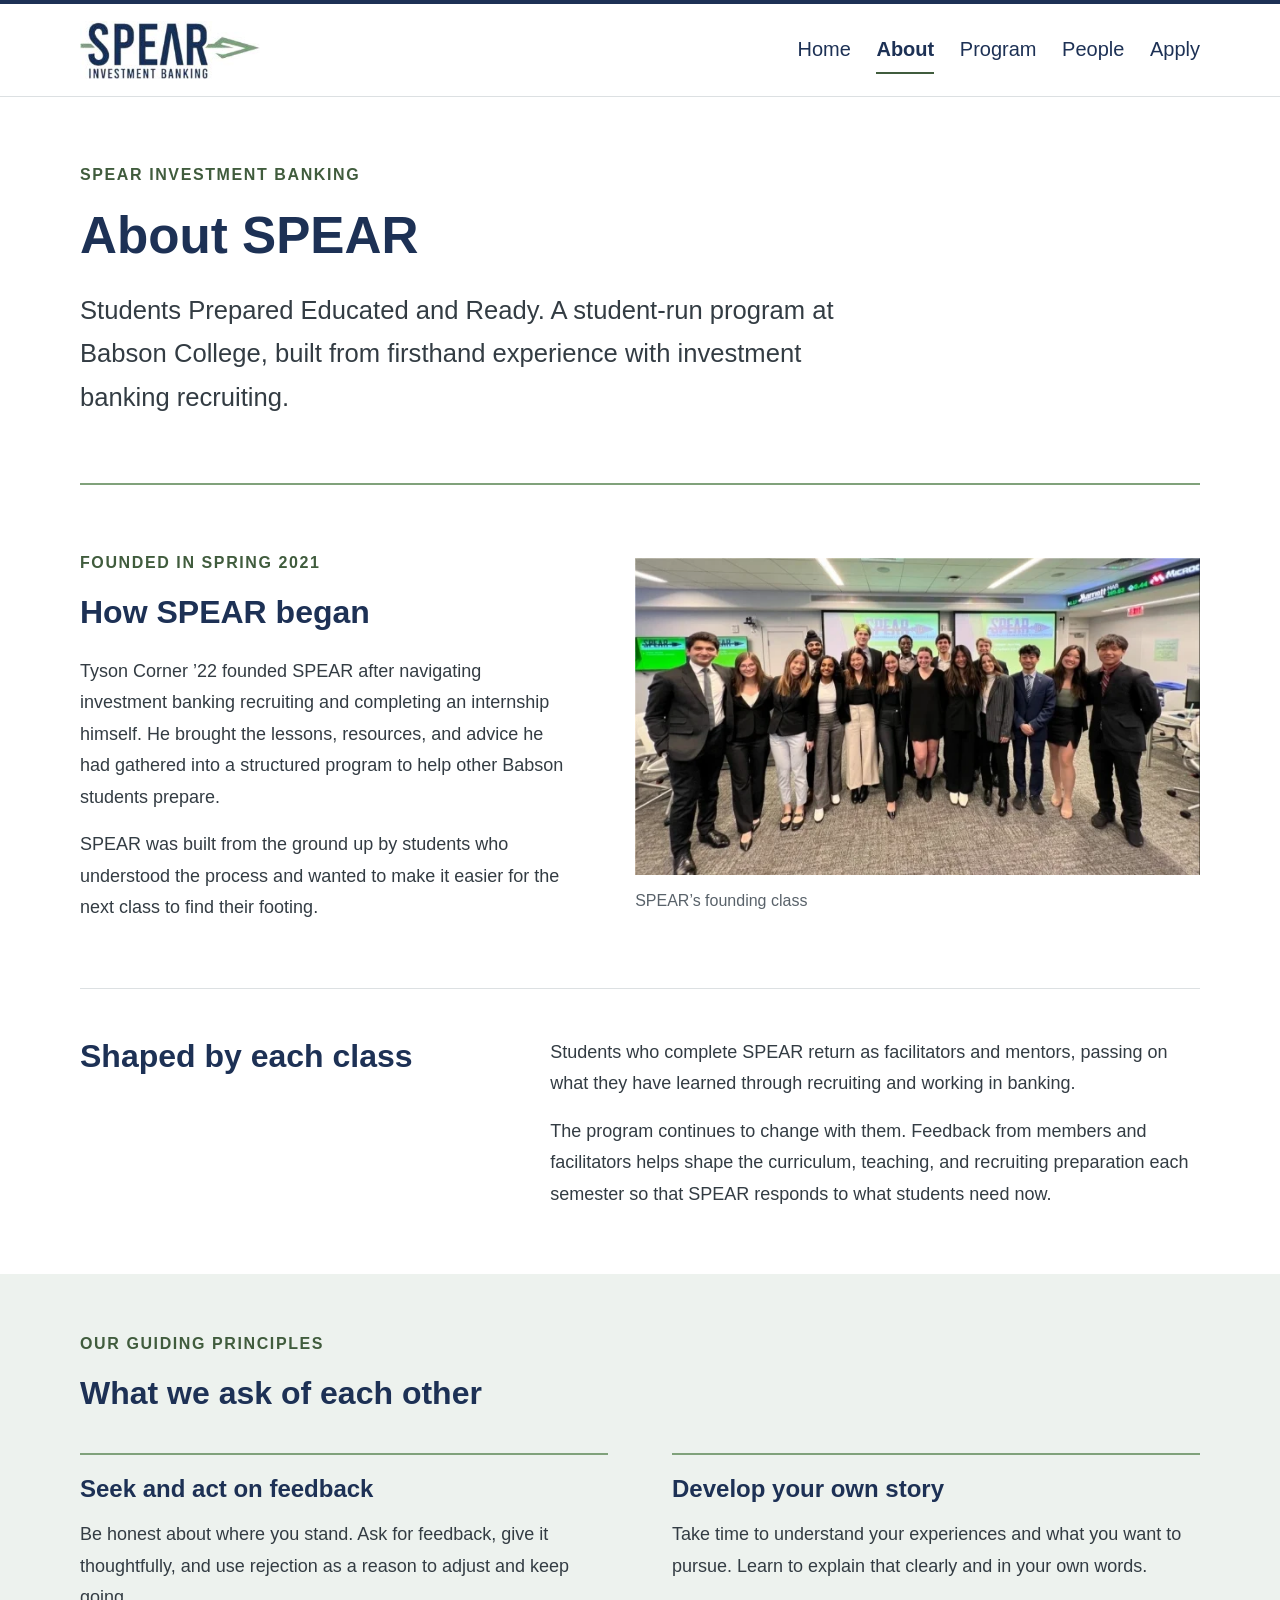
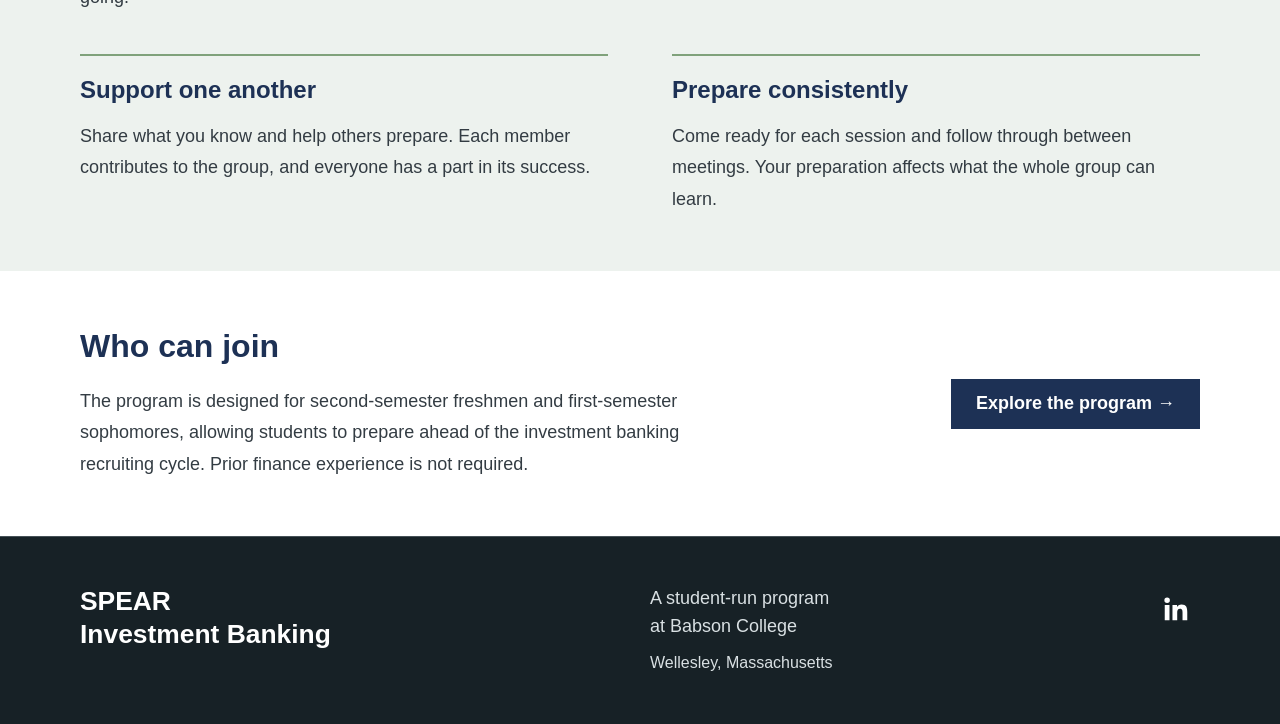
==== commit cc3c523f: "Add SPEAR founding history, class photo and guiding principles; correct footer LinkedIn URL" ====
--- a/about.html
+++ b/about.html
@@ -5,7 +5,7 @@
 <meta name="viewport" content="width=device-width, initial-scale=1">
 <title>About | SPEAR Investment Banking</title>
 <meta name="description" content="About SPEAR Investment Banking, a student-run program at Babson College.">
-<link rel="stylesheet" href="styles.css?v=program-footer-3">
+<link rel="stylesheet" href="styles.css?v=about-history-1">
 </head>
 <body>
 <a class="skip-link" href="#main">Skip to content</a>
@@ -17,15 +17,21 @@
 <a href="people.html">People</a>
 <a href="apply.html">Apply</a></nav>
 </div></header>
-<main id="main" class="about-page">
-<section class="wrap about-opening"><p class="overline">SPEAR Investment Banking</p><h1>About SPEAR</h1><p class="intro">SPEAR stands for Students Prepared Educated and Ready. It is a student-run program at Babson College for students pursuing investment banking.</p></section>
-
-<section class="wrap about-story section"><div><h2>The program</h2><p>Each semester, a cohort of 14 students completes 13 sessions led by facilitators with investment banking internship and recruiting experience.</p></div><div><p>Members study the technical material used in banking and apply it through financial modeling and an individual M&amp;A capstone. They also receive guidance on recruiting and have opportunities to connect with other members and alumni working in the industry.</p><a class="button" href="program.html">Explore the program →</a></div></section>
-<section class="about-principles"><div class="wrap about-story"><div><h2>Commitment</h2><p>SPEAR requires a commitment comparable to a full academic course. Members are expected to come prepared, follow through on feedback, and take responsibility for their recruiting progress. Facilitators provide direct feedback and work closely with students throughout the semester.</p></div><div><h2>Who can join</h2><p>The program is designed for second-semester freshmen and first-semester sophomores, allowing students to prepare ahead of the investment banking recruiting cycle. Prior finance experience is not required.</p></div></div></section></main>
+<main id="main" class="about-page about-history-page">
+<section class="wrap about-opening"><p class="overline">SPEAR Investment Banking</p><h1>About SPEAR</h1><p class="intro">Students Prepared Educated and Ready. A student-run program at Babson College, built from firsthand experience with investment banking recruiting.</p></section>
+<section class="wrap founding-story"><div><p class="overline">Founded in spring 2021</p><h2>How SPEAR began</h2><p>Tyson Corner ’22 founded SPEAR after navigating investment banking recruiting and completing an internship himself. He brought the lessons, resources, and advice he had gathered into a structured program to help other Babson students prepare.</p><p>SPEAR was built from the ground up by students who understood the process and wanted to make it easier for the next class to find their footing.</p></div><figure class="founding-photo"><img src="images/founding-class.webp" width="650" height="365" alt="SPEAR’s founding class gathered in the Cutler Center" decoding="async"><figcaption>SPEAR’s founding class</figcaption></figure></section>
+<section class="wrap evolving-story"><h2>Shaped by each class</h2><div><p>Students who complete SPEAR return as facilitators and mentors, passing on what they have learned through recruiting and working in banking.</p><p>The program continues to change with them. Feedback from members and facilitators helps shape the curriculum, teaching, and recruiting preparation each semester so that SPEAR responds to what students need now.</p></div></section>
+<section class="history-principles"><div class="wrap"><p class="overline">Our guiding principles</p><h2>What we ask of each other</h2><div class="history-principle-grid">
+<article><h3>Seek and act on feedback</h3><p>Be honest about where you stand. Ask for feedback, give it thoughtfully, and use rejection as a reason to adjust and keep going.</p></article>
+<article><h3>Develop your own story</h3><p>Take time to understand your experiences and what you want to pursue. Learn to explain that clearly and in your own words.</p></article>
+<article><h3>Support one another</h3><p>Share what you know and help others prepare. Each member contributes to the group, and everyone has a part in its success.</p></article>
+<article><h3>Prepare consistently</h3><p>Come ready for each session and follow through between meetings. Your preparation affects what the whole group can learn.</p></article>
+</div></div></section>
+<section class="wrap about-joining section"><div><h2>Who can join</h2><p>The program is designed for second-semester freshmen and first-semester sophomores, allowing students to prepare ahead of the investment banking recruiting cycle. Prior finance experience is not required.</p></div><a class="button" href="program.html">Explore the program →</a></section></main>
 <footer class="site-footer"><div class="wrap footer-inner">
 <p class="footer-title">SPEAR<br>Investment Banking</p>
 <div class="footer-details"><p>A student-run program<br>at Babson College</p><p class="footer-location">Wellesley, Massachusetts</p></div>
-<a class="footer-linkedin" href="https://www.linkedin.com/company/spear-ib/" aria-label="SPEAR Investment Banking on LinkedIn"><svg viewBox="0 0 24 24" aria-hidden="true" focusable="false"><path fill="currentColor" d="M20.447 20.452h-3.554v-5.569c0-1.328-.027-3.037-1.852-3.037-1.853 0-2.136 1.445-2.136 2.939v5.667H9.351V9h3.414v1.561h.049c.476-.9 1.637-1.85 3.37-1.85 3.601 0 4.267 2.37 4.267 5.455v6.286zM5.337 7.433a2.062 2.062 0 1 1 0-4.124 2.062 2.062 0 0 1 0 4.124zM7.119 20.452H3.555V9h3.564v11.452z"/></svg></a>
+<a class="footer-linkedin" href="https://www.linkedin.com/company/spear-ib/home/" aria-label="SPEAR Investment Banking on LinkedIn"><svg viewBox="0 0 24 24" aria-hidden="true" focusable="false"><path fill="currentColor" d="M20.447 20.452h-3.554v-5.569c0-1.328-.027-3.037-1.852-3.037-1.853 0-2.136 1.445-2.136 2.939v5.667H9.351V9h3.414v1.561h.049c.476-.9 1.637-1.85 3.37-1.85 3.601 0 4.267 2.37 4.267 5.455v6.286zM5.337 7.433a2.062 2.062 0 1 1 0-4.124 2.062 2.062 0 0 1 0 4.124zM7.119 20.452H3.555V9h3.564v11.452z"/></svg></a>
 </div></footer>
 </body>
 </html>
--- a/styles.css
+++ b/styles.css
@@ -419,3 +419,27 @@
  .mentor-visual, .capstone-visual { padding: 1.5rem; }
  .capstone-document { padding: 1.5rem; }
 }
+
+/* About: founding history, original cohort, and guiding principles. */
+.founding-story { display: grid; grid-template-columns: 1fr 1.15fr; gap: 4rem; align-items: center; padding-block: 4rem; }
+.founding-story h2, .evolving-story h2 { margin-bottom: 1.5rem; }
+.founding-photo img { width: 100%; height: auto; }
+.founding-photo figcaption { font-size: 1rem; color: var(--muted); padding-top: .75rem; }
+.evolving-story { display: grid; grid-template-columns: 1fr 1.6fr; gap: 4rem; padding-block: 3rem 4rem; border-top: 1px solid var(--line); }
+.history-principles { background: #edf2ee; padding-block: 3.5rem; }
+.history-principle-grid { display: grid; grid-template-columns: 1fr 1fr; gap: 2.5rem 4rem; margin-top: 2.5rem; }
+.history-principle-grid article { border-top: 2px solid var(--green); padding-top: 1.25rem; }
+.history-principle-grid h3 { margin-bottom: 1rem; }
+.about-joining { display: flex; justify-content: space-between; align-items: center; gap: 4rem; }
+.about-joining > div { max-width: 65ch; }
+.about-joining .button { flex-shrink: 0; margin-top: 0; }
+@media (max-width: 900px) {
+ .founding-story, .evolving-story { gap: 2.5rem; }
+ .about-joining { align-items: flex-start; flex-direction: column; gap: 1.5rem; }
+}
+@media (max-width: 640px) {
+ .founding-story, .evolving-story, .history-principle-grid { grid-template-columns: 1fr; }
+ .founding-story { padding-block: 2.5rem; }
+ .evolving-story { padding-block: 2.5rem; gap: 0; }
+ .history-principles { padding-block: 2.5rem; }
+}
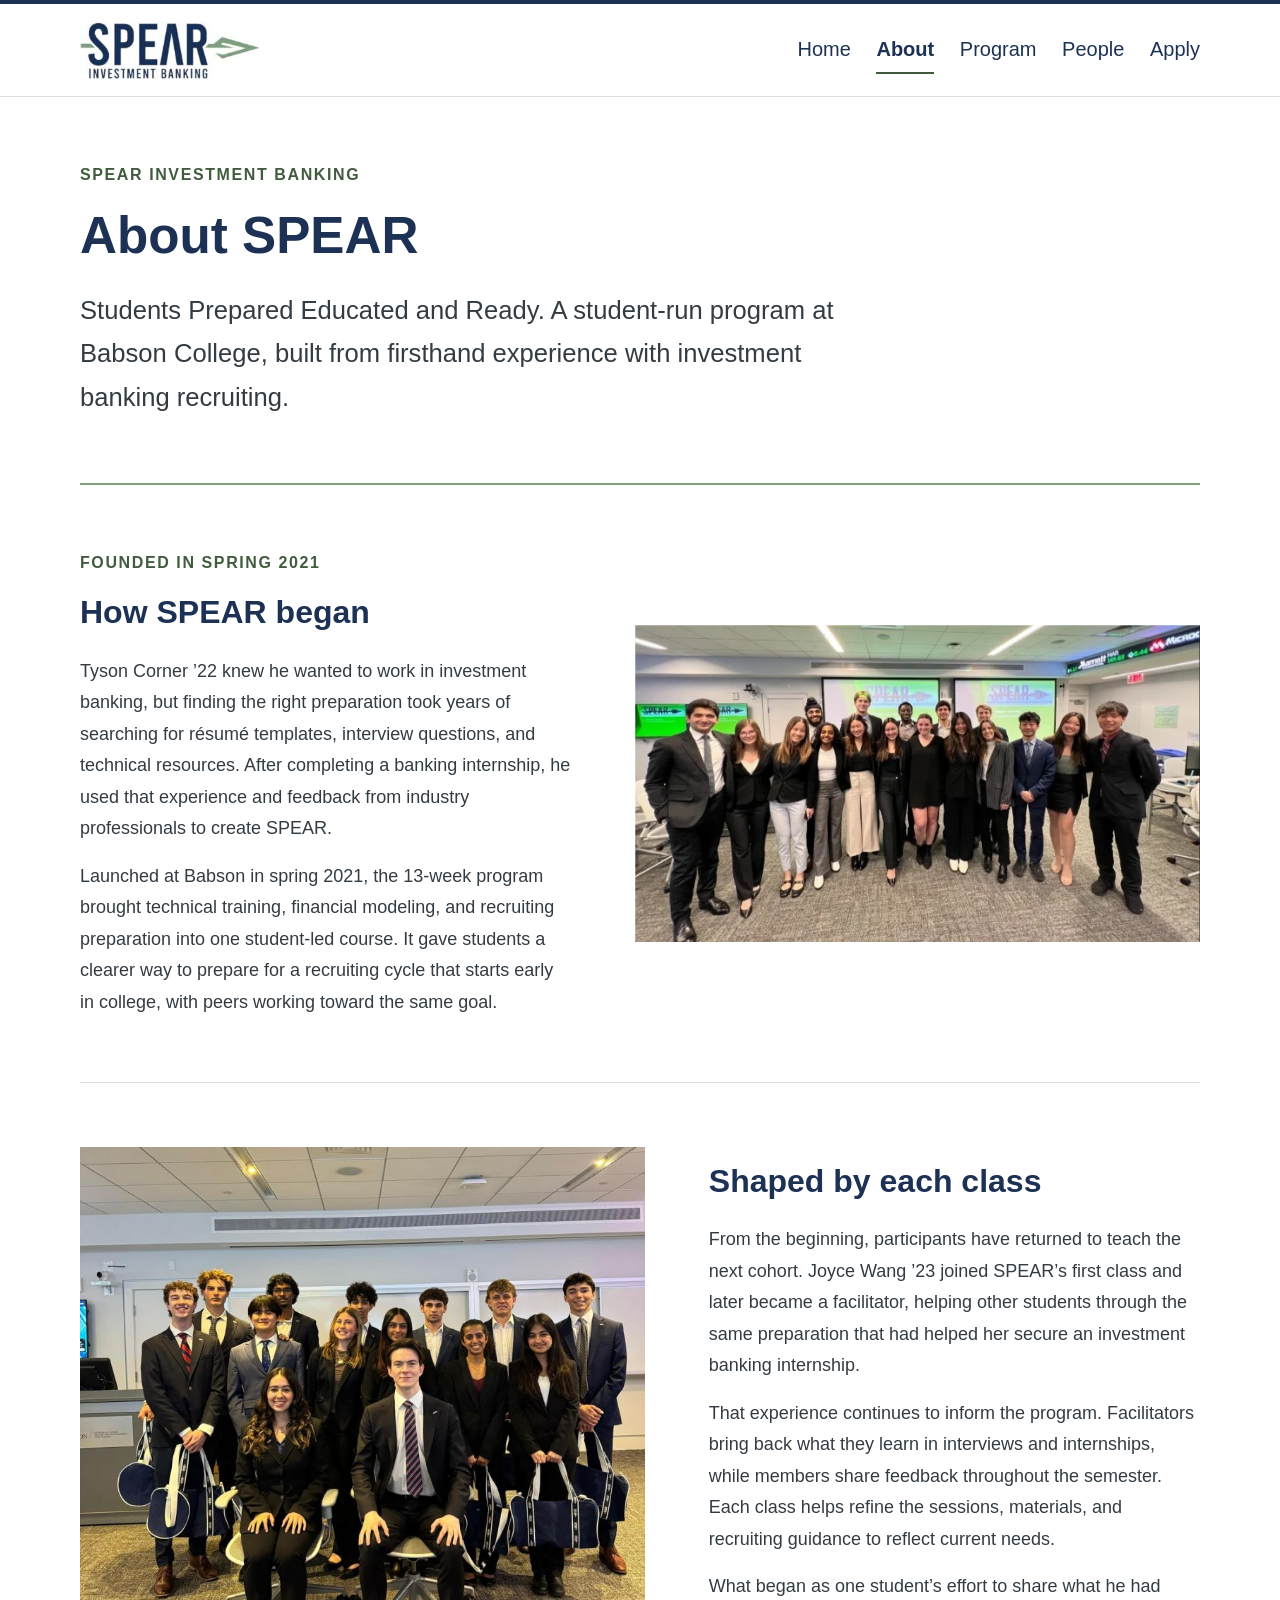
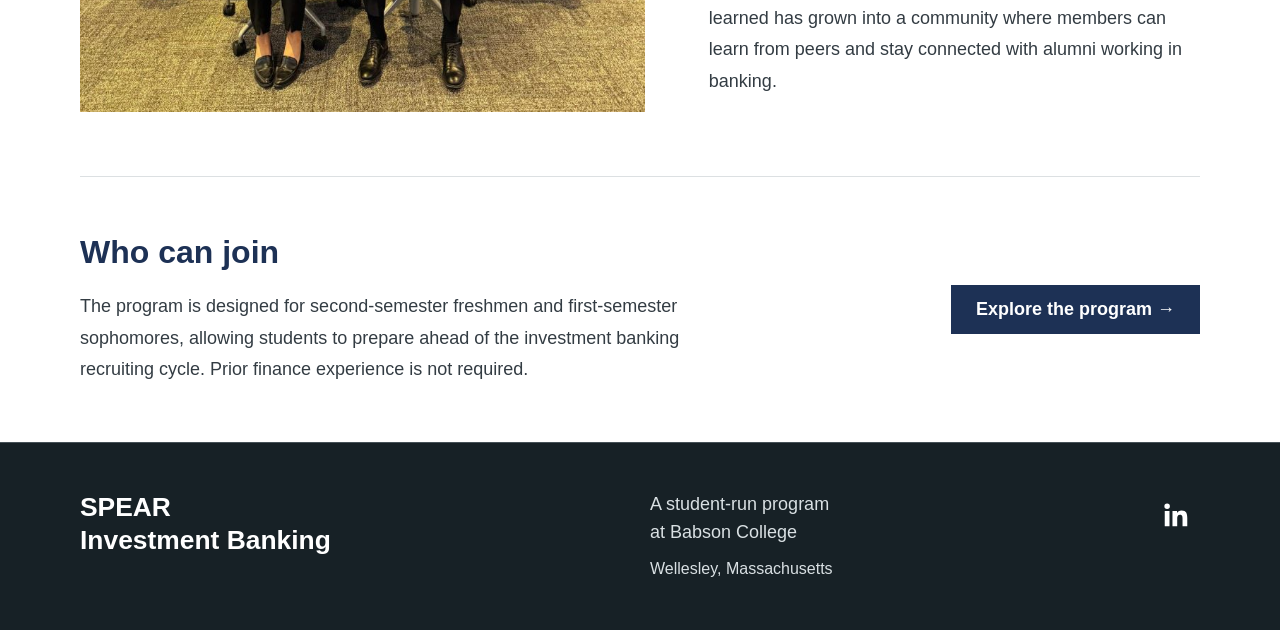
==== commit 5696b43b: "Expand About history, add cohort photo and remove internal principles and incorrect caption" ====
--- a/about.html
+++ b/about.html
@@ -5,7 +5,7 @@
 <meta name="viewport" content="width=device-width, initial-scale=1">
 <title>About | SPEAR Investment Banking</title>
 <meta name="description" content="About SPEAR Investment Banking, a student-run program at Babson College.">
-<link rel="stylesheet" href="styles.css?v=about-history-1">
+<link rel="stylesheet" href="styles.css?v=about-history-2">
 </head>
 <body>
 <a class="skip-link" href="#main">Skip to content</a>
@@ -19,14 +19,9 @@
 </div></header>
 <main id="main" class="about-page about-history-page">
 <section class="wrap about-opening"><p class="overline">SPEAR Investment Banking</p><h1>About SPEAR</h1><p class="intro">Students Prepared Educated and Ready. A student-run program at Babson College, built from firsthand experience with investment banking recruiting.</p></section>
-<section class="wrap founding-story"><div><p class="overline">Founded in spring 2021</p><h2>How SPEAR began</h2><p>Tyson Corner ’22 founded SPEAR after navigating investment banking recruiting and completing an internship himself. He brought the lessons, resources, and advice he had gathered into a structured program to help other Babson students prepare.</p><p>SPEAR was built from the ground up by students who understood the process and wanted to make it easier for the next class to find their footing.</p></div><figure class="founding-photo"><img src="images/founding-class.webp" width="650" height="365" alt="SPEAR’s founding class gathered in the Cutler Center" decoding="async"><figcaption>SPEAR’s founding class</figcaption></figure></section>
-<section class="wrap evolving-story"><h2>Shaped by each class</h2><div><p>Students who complete SPEAR return as facilitators and mentors, passing on what they have learned through recruiting and working in banking.</p><p>The program continues to change with them. Feedback from members and facilitators helps shape the curriculum, teaching, and recruiting preparation each semester so that SPEAR responds to what students need now.</p></div></section>
-<section class="history-principles"><div class="wrap"><p class="overline">Our guiding principles</p><h2>What we ask of each other</h2><div class="history-principle-grid">
-<article><h3>Seek and act on feedback</h3><p>Be honest about where you stand. Ask for feedback, give it thoughtfully, and use rejection as a reason to adjust and keep going.</p></article>
-<article><h3>Develop your own story</h3><p>Take time to understand your experiences and what you want to pursue. Learn to explain that clearly and in your own words.</p></article>
-<article><h3>Support one another</h3><p>Share what you know and help others prepare. Each member contributes to the group, and everyone has a part in its success.</p></article>
-<article><h3>Prepare consistently</h3><p>Come ready for each session and follow through between meetings. Your preparation affects what the whole group can learn.</p></article>
-</div></div></section>
+<section class="wrap founding-story"><div><p class="overline">Founded in spring 2021</p><h2>How SPEAR began</h2><p>Tyson Corner ’22 knew he wanted to work in investment banking, but finding the right preparation took years of searching for résumé templates, interview questions, and technical resources. After completing a banking internship, he used that experience and feedback from industry professionals to create SPEAR.</p><p>Launched at Babson in spring 2021, the 13-week program brought technical training, financial modeling, and recruiting preparation into one student-led course. It gave students a clearer way to prepare for a recruiting cycle that starts early in college, with peers working toward the same goal.</p></div><figure class="founding-photo"><img src="images/founding-class.webp" width="650" height="365" alt="SPEAR participants gathered in the Cutler Center" decoding="async"></figure></section>
+<section class="wrap evolving-story"><figure class="cohort-photo"><img src="images/spear-cohort.jpg" width="800" height="1066" alt="SPEAR students gathered for a group photograph" loading="lazy" decoding="async"></figure><div><h2>Shaped by each class</h2><p>From the beginning, participants have returned to teach the next cohort. Joyce Wang ’23 joined SPEAR’s first class and later became a facilitator, helping other students through the same preparation that had helped her secure an investment banking internship.</p><p>That experience continues to inform the program. Facilitators bring back what they learn in interviews and internships, while members share feedback throughout the semester. Each class helps refine the sessions, materials, and recruiting guidance to reflect current needs.</p><p>What began as one student’s effort to share what he had learned has grown into a community where members can learn from peers and stay connected with alumni working in banking.</p></div></section>
+
 <section class="wrap about-joining section"><div><h2>Who can join</h2><p>The program is designed for second-semester freshmen and first-semester sophomores, allowing students to prepare ahead of the investment banking recruiting cycle. Prior finance experience is not required.</p></div><a class="button" href="program.html">Explore the program →</a></section></main>
 <footer class="site-footer"><div class="wrap footer-inner">
 <p class="footer-title">SPEAR<br>Investment Banking</p>
--- a/styles.css
+++ b/styles.css
@@ -443,3 +443,12 @@
  .evolving-story { padding-block: 2.5rem; gap: 0; }
  .history-principles { padding-block: 2.5rem; }
 }
+
+/* Current cohort alongside the history of student-led teaching. */
+.about-history-page .evolving-story { grid-template-columns: 1.15fr 1fr; align-items: center; padding-block: 4rem; }
+.cohort-photo img { width: 100%; height: auto; aspect-ratio: 1; object-fit: cover; object-position: center bottom; }
+.about-history-page .about-joining { border-top: 1px solid var(--line); }
+@media (max-width: 640px) {
+ .about-history-page .evolving-story { grid-template-columns: 1fr; gap: 2rem; padding-block: 2.5rem; }
+ .about-history-page .evolving-story > div { grid-row: 1; }
+}
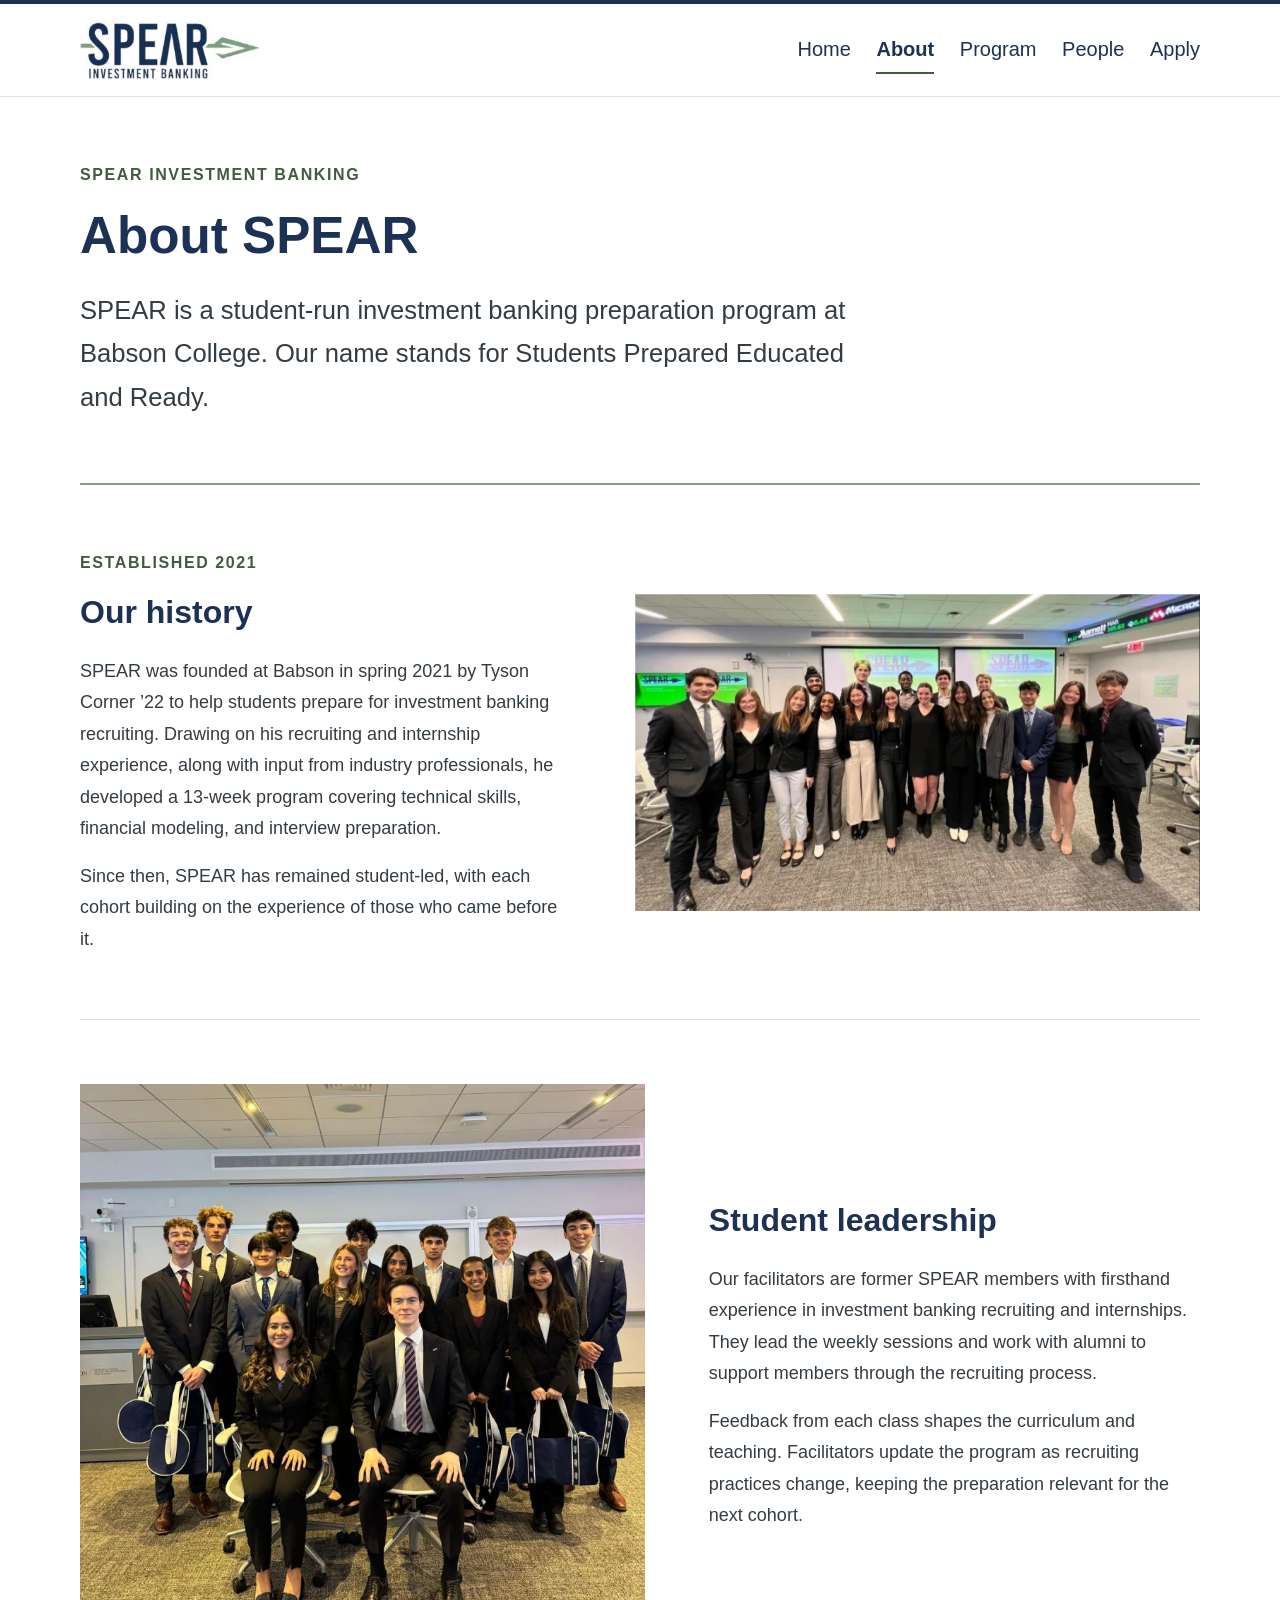
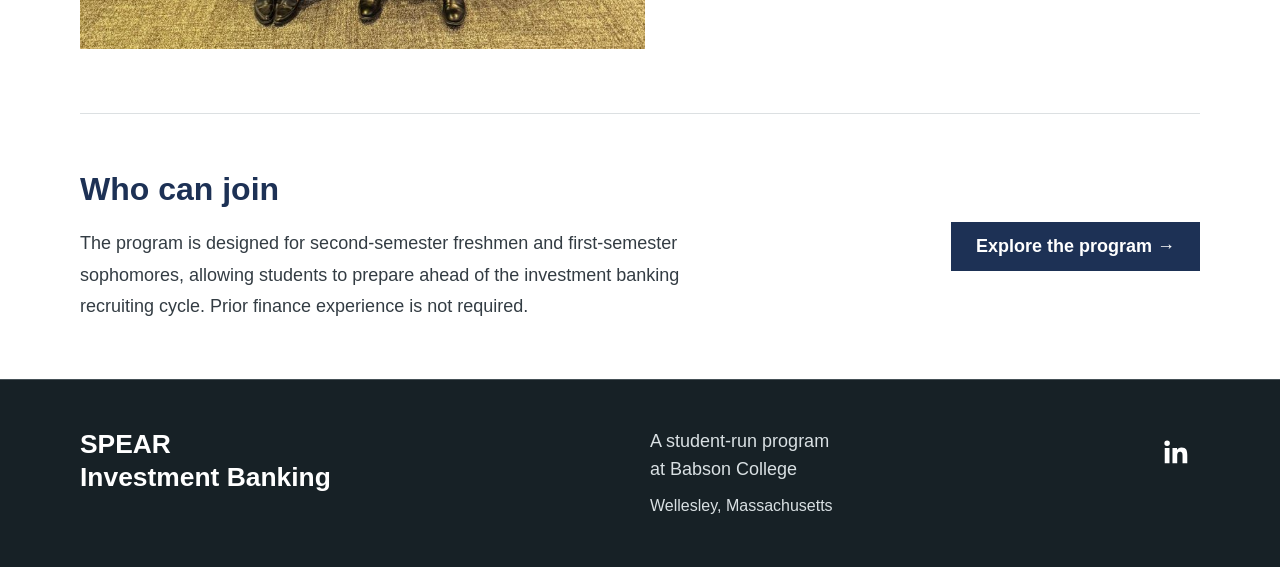
==== commit c7a4f75c: "Rewrite About as a concise organizational overview" ====
--- a/about.html
+++ b/about.html
@@ -5,7 +5,7 @@
 <meta name="viewport" content="width=device-width, initial-scale=1">
 <title>About | SPEAR Investment Banking</title>
 <meta name="description" content="About SPEAR Investment Banking, a student-run program at Babson College.">
-<link rel="stylesheet" href="styles.css?v=about-history-2">
+<link rel="stylesheet" href="styles.css?v=about-overview-1">
 </head>
 <body>
 <a class="skip-link" href="#main">Skip to content</a>
@@ -18,9 +18,9 @@
 <a href="apply.html">Apply</a></nav>
 </div></header>
 <main id="main" class="about-page about-history-page">
-<section class="wrap about-opening"><p class="overline">SPEAR Investment Banking</p><h1>About SPEAR</h1><p class="intro">Students Prepared Educated and Ready. A student-run program at Babson College, built from firsthand experience with investment banking recruiting.</p></section>
-<section class="wrap founding-story"><div><p class="overline">Founded in spring 2021</p><h2>How SPEAR began</h2><p>Tyson Corner ’22 knew he wanted to work in investment banking, but finding the right preparation took years of searching for résumé templates, interview questions, and technical resources. After completing a banking internship, he used that experience and feedback from industry professionals to create SPEAR.</p><p>Launched at Babson in spring 2021, the 13-week program brought technical training, financial modeling, and recruiting preparation into one student-led course. It gave students a clearer way to prepare for a recruiting cycle that starts early in college, with peers working toward the same goal.</p></div><figure class="founding-photo"><img src="images/founding-class.webp" width="650" height="365" alt="SPEAR participants gathered in the Cutler Center" decoding="async"></figure></section>
-<section class="wrap evolving-story"><figure class="cohort-photo"><img src="images/spear-cohort.jpg" width="800" height="1066" alt="SPEAR students gathered for a group photograph" loading="lazy" decoding="async"></figure><div><h2>Shaped by each class</h2><p>From the beginning, participants have returned to teach the next cohort. Joyce Wang ’23 joined SPEAR’s first class and later became a facilitator, helping other students through the same preparation that had helped her secure an investment banking internship.</p><p>That experience continues to inform the program. Facilitators bring back what they learn in interviews and internships, while members share feedback throughout the semester. Each class helps refine the sessions, materials, and recruiting guidance to reflect current needs.</p><p>What began as one student’s effort to share what he had learned has grown into a community where members can learn from peers and stay connected with alumni working in banking.</p></div></section>
+<section class="wrap about-opening"><p class="overline">SPEAR Investment Banking</p><h1>About SPEAR</h1><p class="intro">SPEAR is a student-run investment banking preparation program at Babson College. Our name stands for Students Prepared Educated and Ready.</p></section>
+<section class="wrap founding-story"><div><p class="overline">Established 2021</p><h2>Our history</h2><p>SPEAR was founded at Babson in spring 2021 by Tyson Corner ’22 to help students prepare for investment banking recruiting. Drawing on his recruiting and internship experience, along with input from industry professionals, he developed a 13-week program covering technical skills, financial modeling, and interview preparation.</p><p>Since then, SPEAR has remained student-led, with each cohort building on the experience of those who came before it.</p></div><figure class="founding-photo"><img src="images/founding-class.webp" width="650" height="365" alt="SPEAR participants gathered in the Cutler Center" decoding="async"></figure></section>
+<section class="wrap evolving-story"><figure class="cohort-photo"><img src="images/spear-cohort.jpg" width="800" height="1066" alt="SPEAR students gathered for a group photograph" loading="lazy" decoding="async"></figure><div><h2>Student leadership</h2><p>Our facilitators are former SPEAR members with firsthand experience in investment banking recruiting and internships. They lead the weekly sessions and work with alumni to support members through the recruiting process.</p><p>Feedback from each class shapes the curriculum and teaching. Facilitators update the program as recruiting practices change, keeping the preparation relevant for the next cohort.</p></div></section>
 
 <section class="wrap about-joining section"><div><h2>Who can join</h2><p>The program is designed for second-semester freshmen and first-semester sophomores, allowing students to prepare ahead of the investment banking recruiting cycle. Prior finance experience is not required.</p></div><a class="button" href="program.html">Explore the program →</a></section></main>
 <footer class="site-footer"><div class="wrap footer-inner">
@@ -30,3 +30,4 @@
 </div></footer>
 </body>
 </html>
+
--- a/styles.css
+++ b/styles.css
@@ -85,7 +85,7 @@
 }
 @media (prefers-reduced-motion: reduce) { html { scroll-behavior: auto; } }
 
-/* The supplied Cutler photo fills the hero; shading is vertical, not a white fade. */
+/* Homepage photograph and vertical contrast overlay. */
 .home-hero { position: relative; isolation: isolate; overflow: hidden; background: var(--navy); min-height: clamp(540px, 48vw, 650px); display: flex; align-items: flex-end; }
 .hero-backdrop { position: absolute; inset: 0; width: 100%; height: 100%; object-fit: cover; object-position: center 40%; z-index: -2; }
 .hero-shade { position: absolute; inset: 0; background: linear-gradient(180deg, rgba(12,24,39,.08) 20%, rgba(12,24,39,.38) 48%, rgba(12,24,39,.9) 100%); z-index: -1; }
@@ -267,7 +267,7 @@
 .linkedin-link:hover { color: var(--navy); }
 .people-page .team-directory { padding-top: 1rem; }
 
-/* Facilitator portraits supplied by the site owner. */
+/* Facilitator portrait layout. */
 .people-page .directory-person { grid-template-columns: 180px minmax(0, 1fr) minmax(0, 1.35fr); align-items: center; gap: 2rem; }
 .person-portrait { width: 180px; aspect-ratio: 1; overflow: hidden; background: var(--surface); }
 .person-portrait img { width: 100%; height: 100%; object-fit: cover; object-position: center; }
@@ -452,3 +452,8 @@
  .about-history-page .evolving-story { grid-template-columns: 1fr; gap: 2rem; padding-block: 2.5rem; }
  .about-history-page .evolving-story > div { grid-row: 1; }
 }
+
+/* Official Moelis wordmark is white; render it dark on the placement surface. */
+.logo-group img[src*="moelis.svg"] { filter: brightness(0); --logo-width: 135px; --logo-height: 40px; }
+.logo-group img[src*="houlihan-lokey"] { --logo-width: 185px; }
+.logo-group img[src*="raymond-james"] { --logo-width: 190px; }
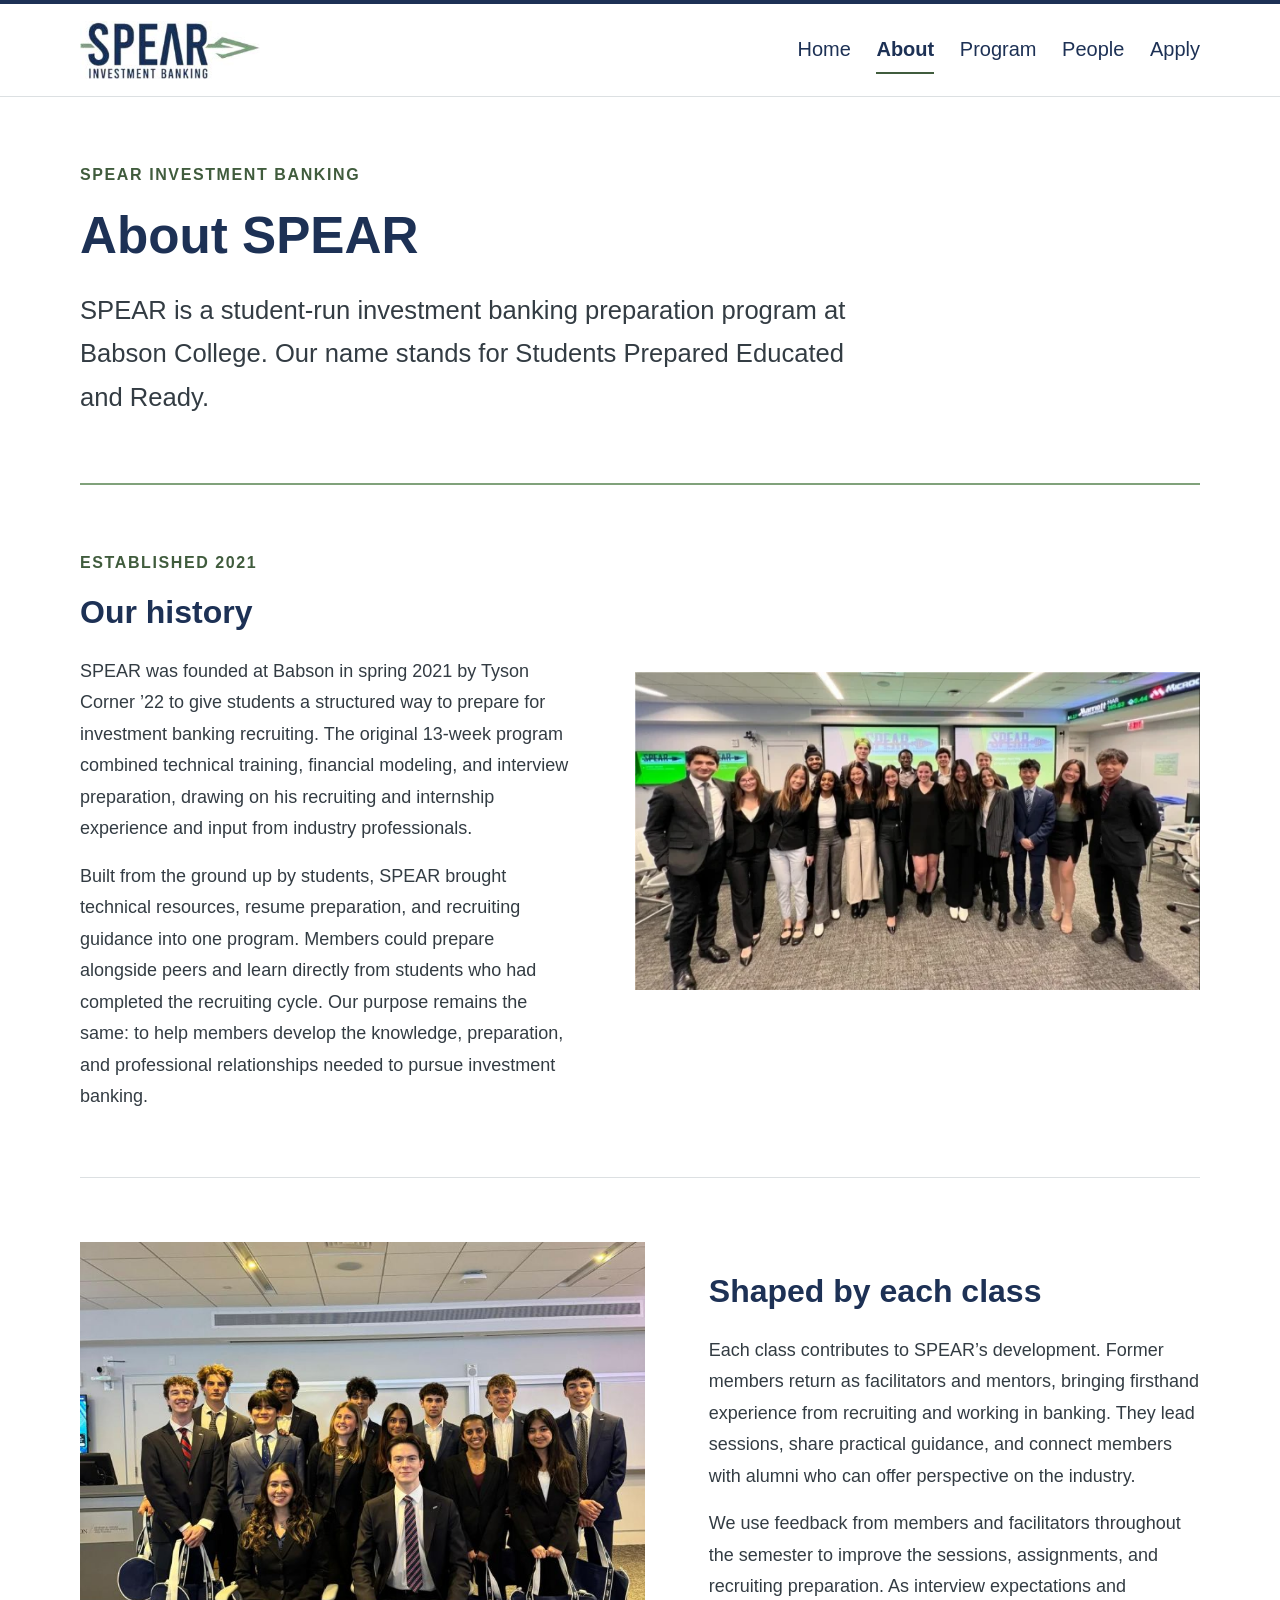
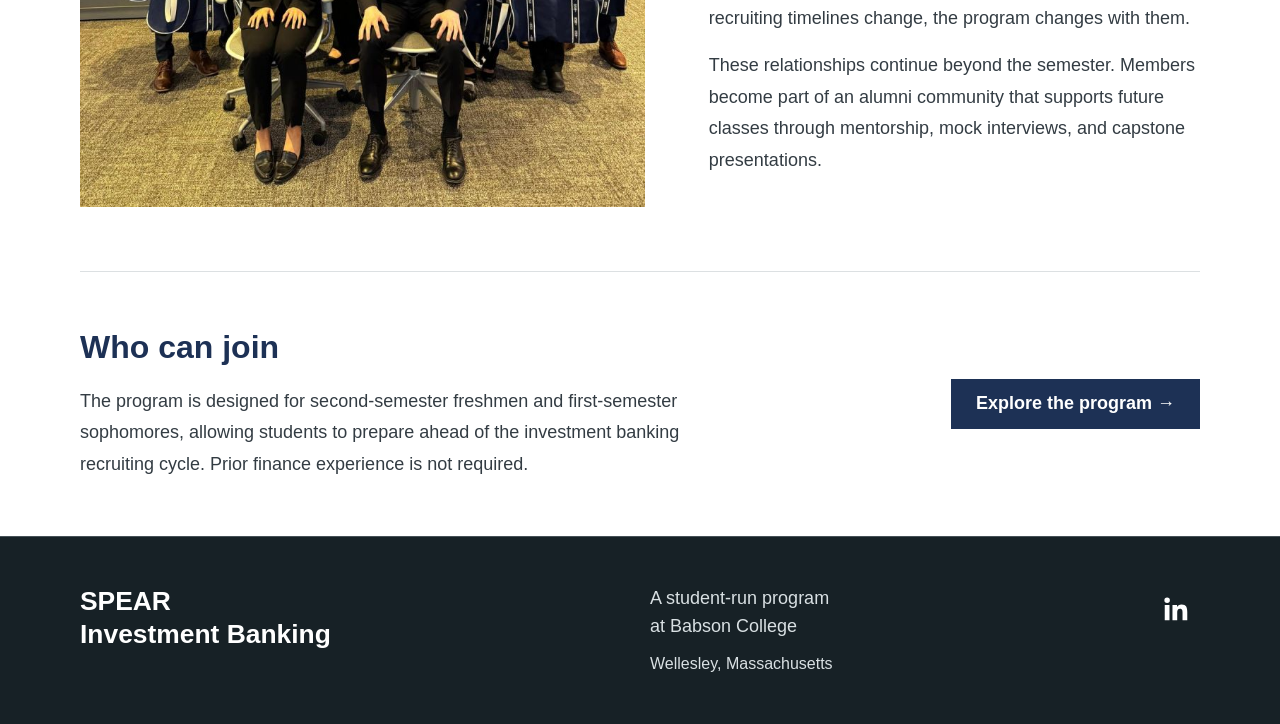
==== commit 50254249: "Restore About detail with organizational voice and agreed section headings" ====
--- a/about.html
+++ b/about.html
@@ -5,7 +5,7 @@
 <meta name="viewport" content="width=device-width, initial-scale=1">
 <title>About | SPEAR Investment Banking</title>
 <meta name="description" content="About SPEAR Investment Banking, a student-run program at Babson College.">
-<link rel="stylesheet" href="styles.css?v=about-overview-1">
+<link rel="stylesheet" href="styles.css?v=about-overview-2">
 </head>
 <body>
 <a class="skip-link" href="#main">Skip to content</a>
@@ -19,8 +19,8 @@
 </div></header>
 <main id="main" class="about-page about-history-page">
 <section class="wrap about-opening"><p class="overline">SPEAR Investment Banking</p><h1>About SPEAR</h1><p class="intro">SPEAR is a student-run investment banking preparation program at Babson College. Our name stands for Students Prepared Educated and Ready.</p></section>
-<section class="wrap founding-story"><div><p class="overline">Established 2021</p><h2>Our history</h2><p>SPEAR was founded at Babson in spring 2021 by Tyson Corner ’22 to help students prepare for investment banking recruiting. Drawing on his recruiting and internship experience, along with input from industry professionals, he developed a 13-week program covering technical skills, financial modeling, and interview preparation.</p><p>Since then, SPEAR has remained student-led, with each cohort building on the experience of those who came before it.</p></div><figure class="founding-photo"><img src="images/founding-class.webp" width="650" height="365" alt="SPEAR participants gathered in the Cutler Center" decoding="async"></figure></section>
-<section class="wrap evolving-story"><figure class="cohort-photo"><img src="images/spear-cohort.jpg" width="800" height="1066" alt="SPEAR students gathered for a group photograph" loading="lazy" decoding="async"></figure><div><h2>Student leadership</h2><p>Our facilitators are former SPEAR members with firsthand experience in investment banking recruiting and internships. They lead the weekly sessions and work with alumni to support members through the recruiting process.</p><p>Feedback from each class shapes the curriculum and teaching. Facilitators update the program as recruiting practices change, keeping the preparation relevant for the next cohort.</p></div></section>
+<section class="wrap founding-story"><div><p class="overline">Established 2021</p><h2>Our history</h2><p>SPEAR was founded at Babson in spring 2021 by Tyson Corner ’22 to give students a structured way to prepare for investment banking recruiting. The original 13-week program combined technical training, financial modeling, and interview preparation, drawing on his recruiting and internship experience and input from industry professionals.</p><p>Built from the ground up by students, SPEAR brought technical resources, resume preparation, and recruiting guidance into one program. Members could prepare alongside peers and learn directly from students who had completed the recruiting cycle. Our purpose remains the same: to help members develop the knowledge, preparation, and professional relationships needed to pursue investment banking.</p></div><figure class="founding-photo"><img src="images/founding-class.webp" width="650" height="365" alt="SPEAR participants gathered in the Cutler Center" decoding="async"></figure></section>
+<section class="wrap evolving-story"><figure class="cohort-photo"><img src="images/spear-cohort.jpg" width="800" height="1066" alt="SPEAR students gathered for a group photograph" loading="lazy" decoding="async"></figure><div><h2>Shaped by each class</h2><p>Each class contributes to SPEAR’s development. Former members return as facilitators and mentors, bringing firsthand experience from recruiting and working in banking. They lead sessions, share practical guidance, and connect members with alumni who can offer perspective on the industry.</p><p>We use feedback from members and facilitators throughout the semester to improve the sessions, assignments, and recruiting preparation. As interview expectations and recruiting timelines change, the program changes with them.</p><p>These relationships continue beyond the semester. Members become part of an alumni community that supports future classes through mentorship, mock interviews, and capstone presentations.</p></div></section>
 
 <section class="wrap about-joining section"><div><h2>Who can join</h2><p>The program is designed for second-semester freshmen and first-semester sophomores, allowing students to prepare ahead of the investment banking recruiting cycle. Prior finance experience is not required.</p></div><a class="button" href="program.html">Explore the program →</a></section></main>
 <footer class="site-footer"><div class="wrap footer-inner">
